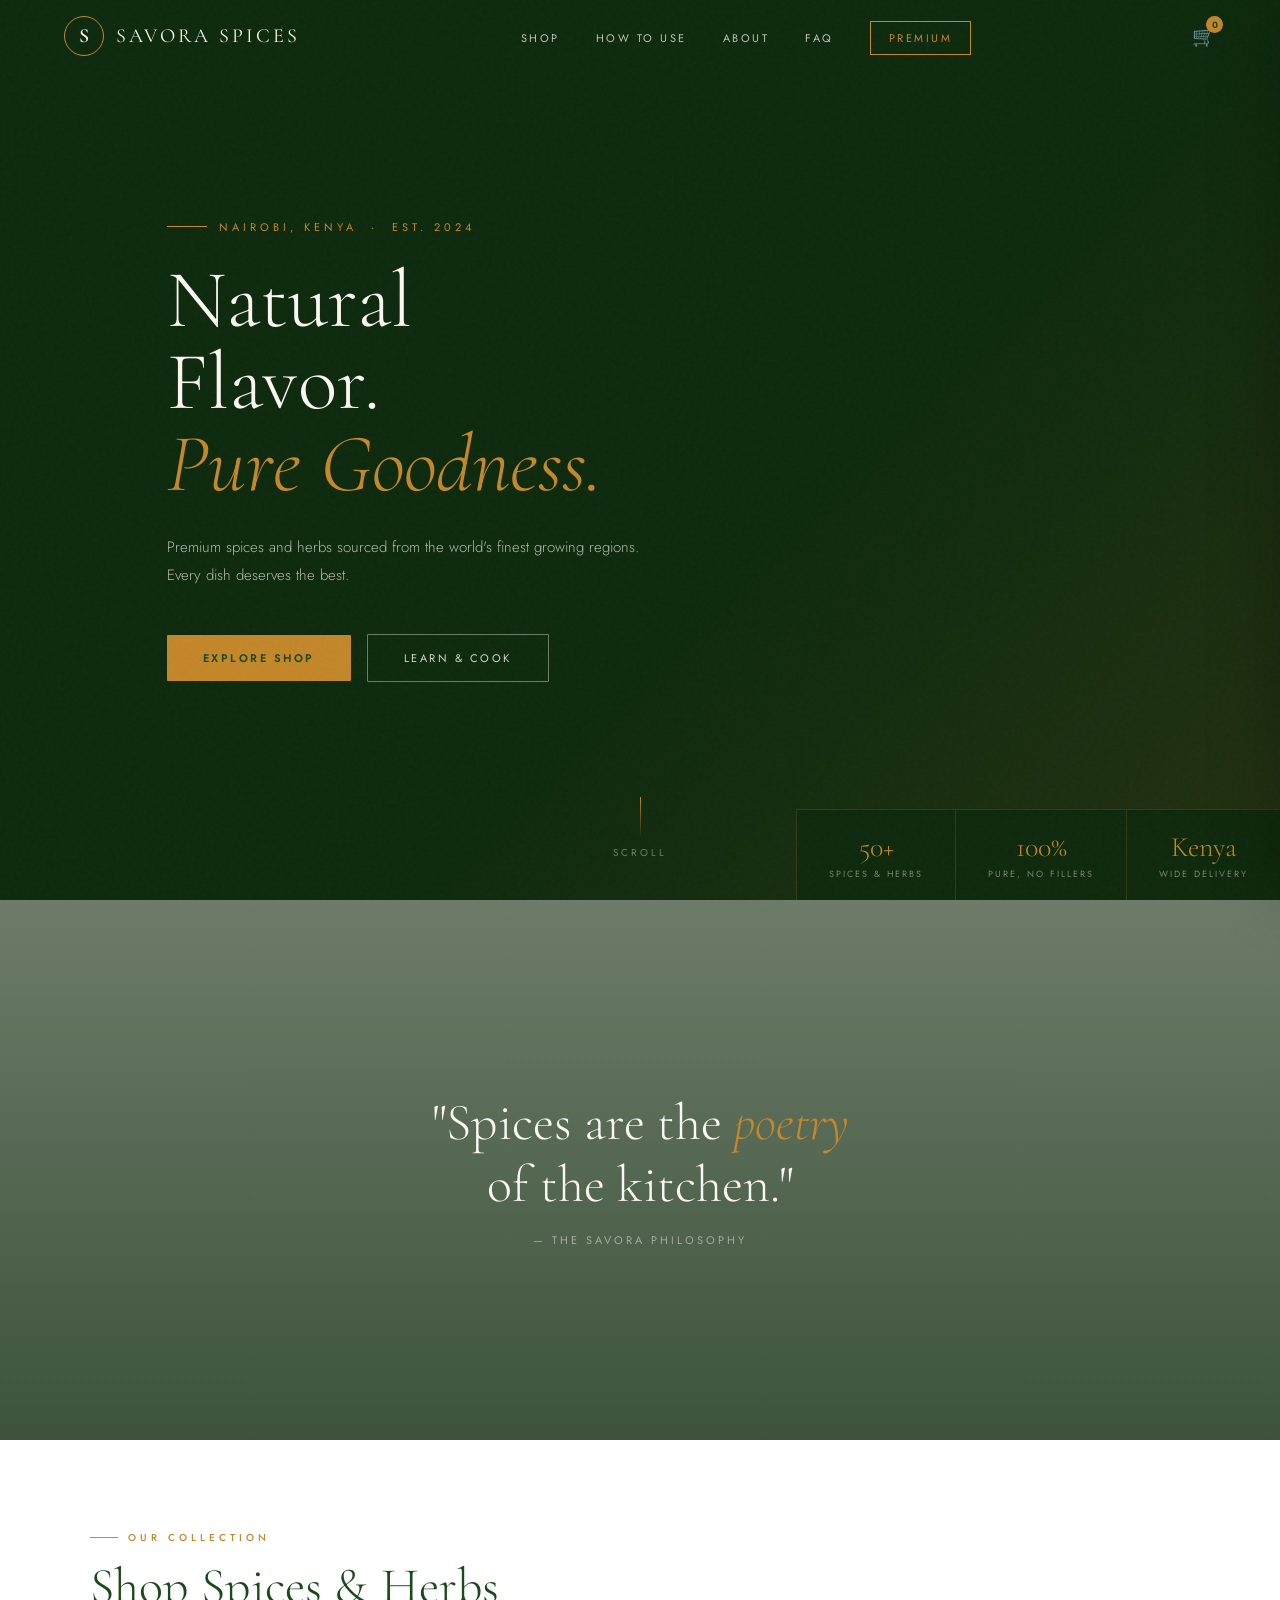
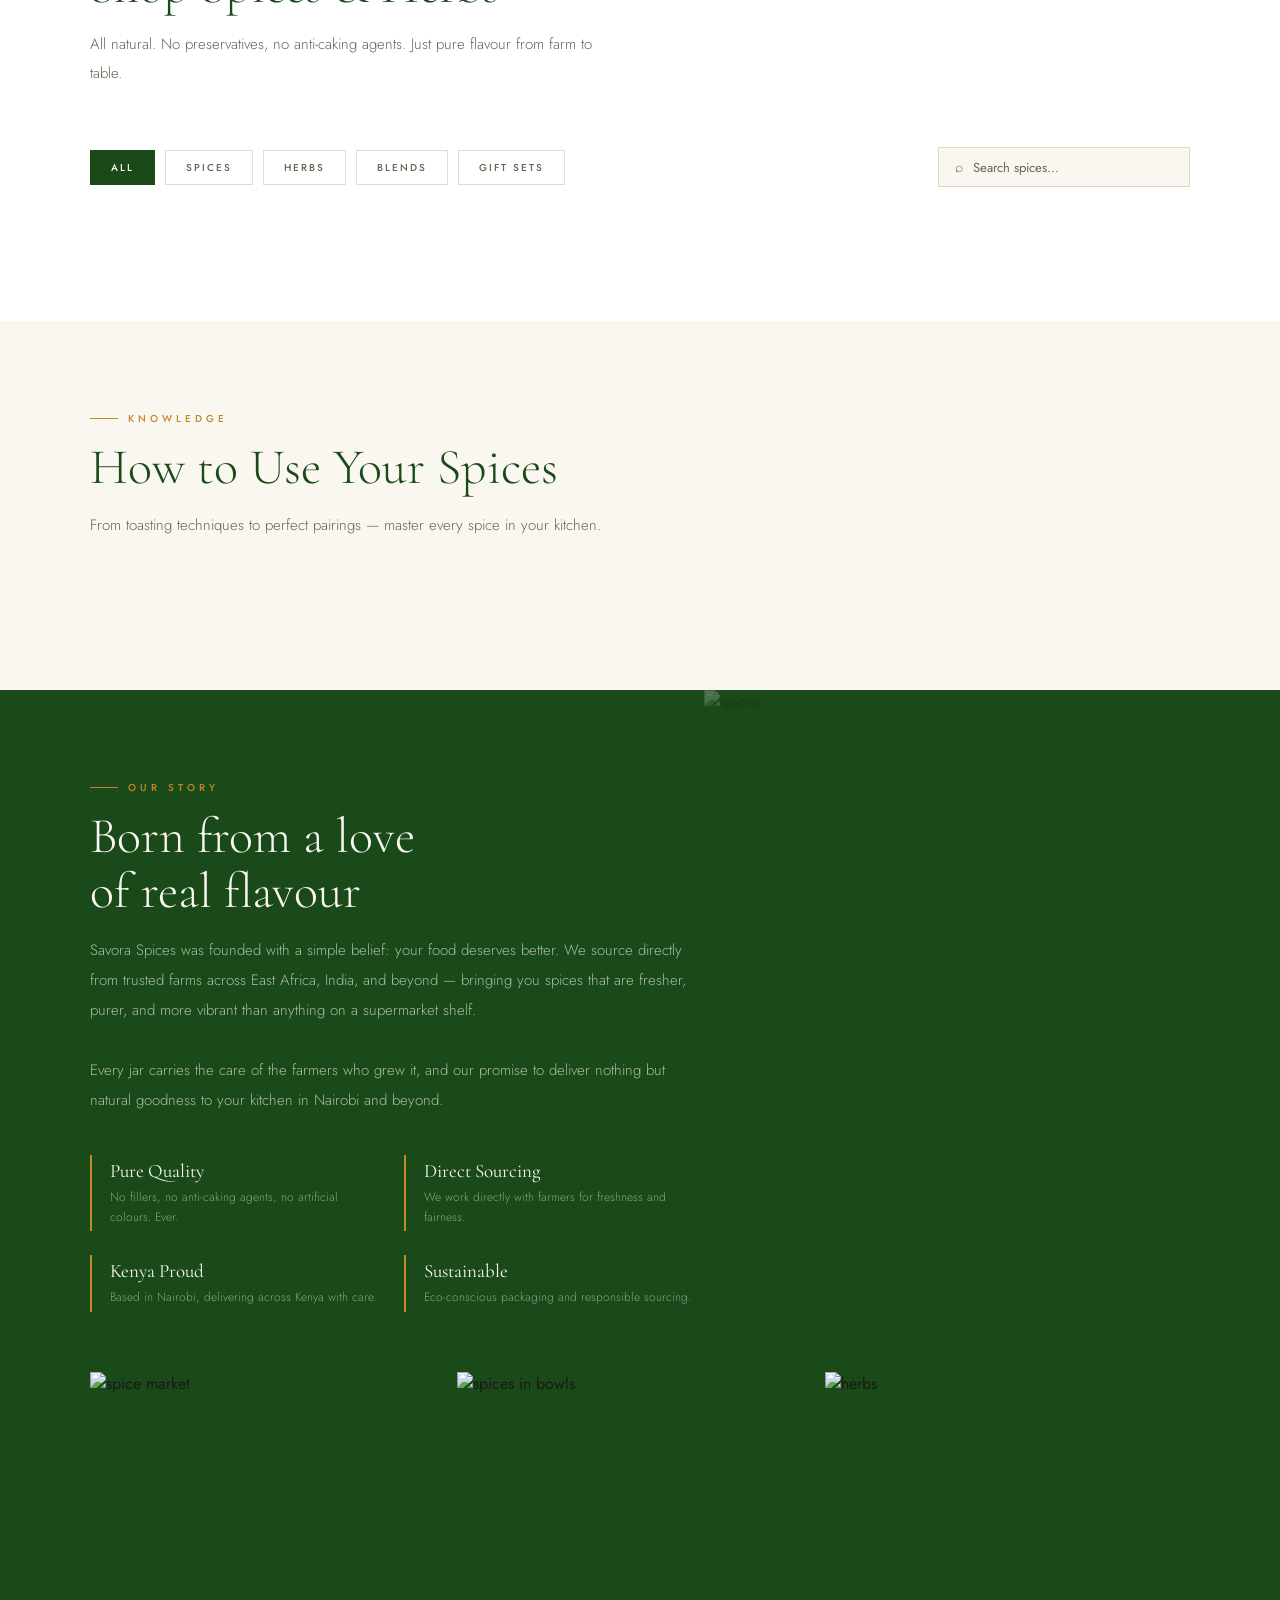
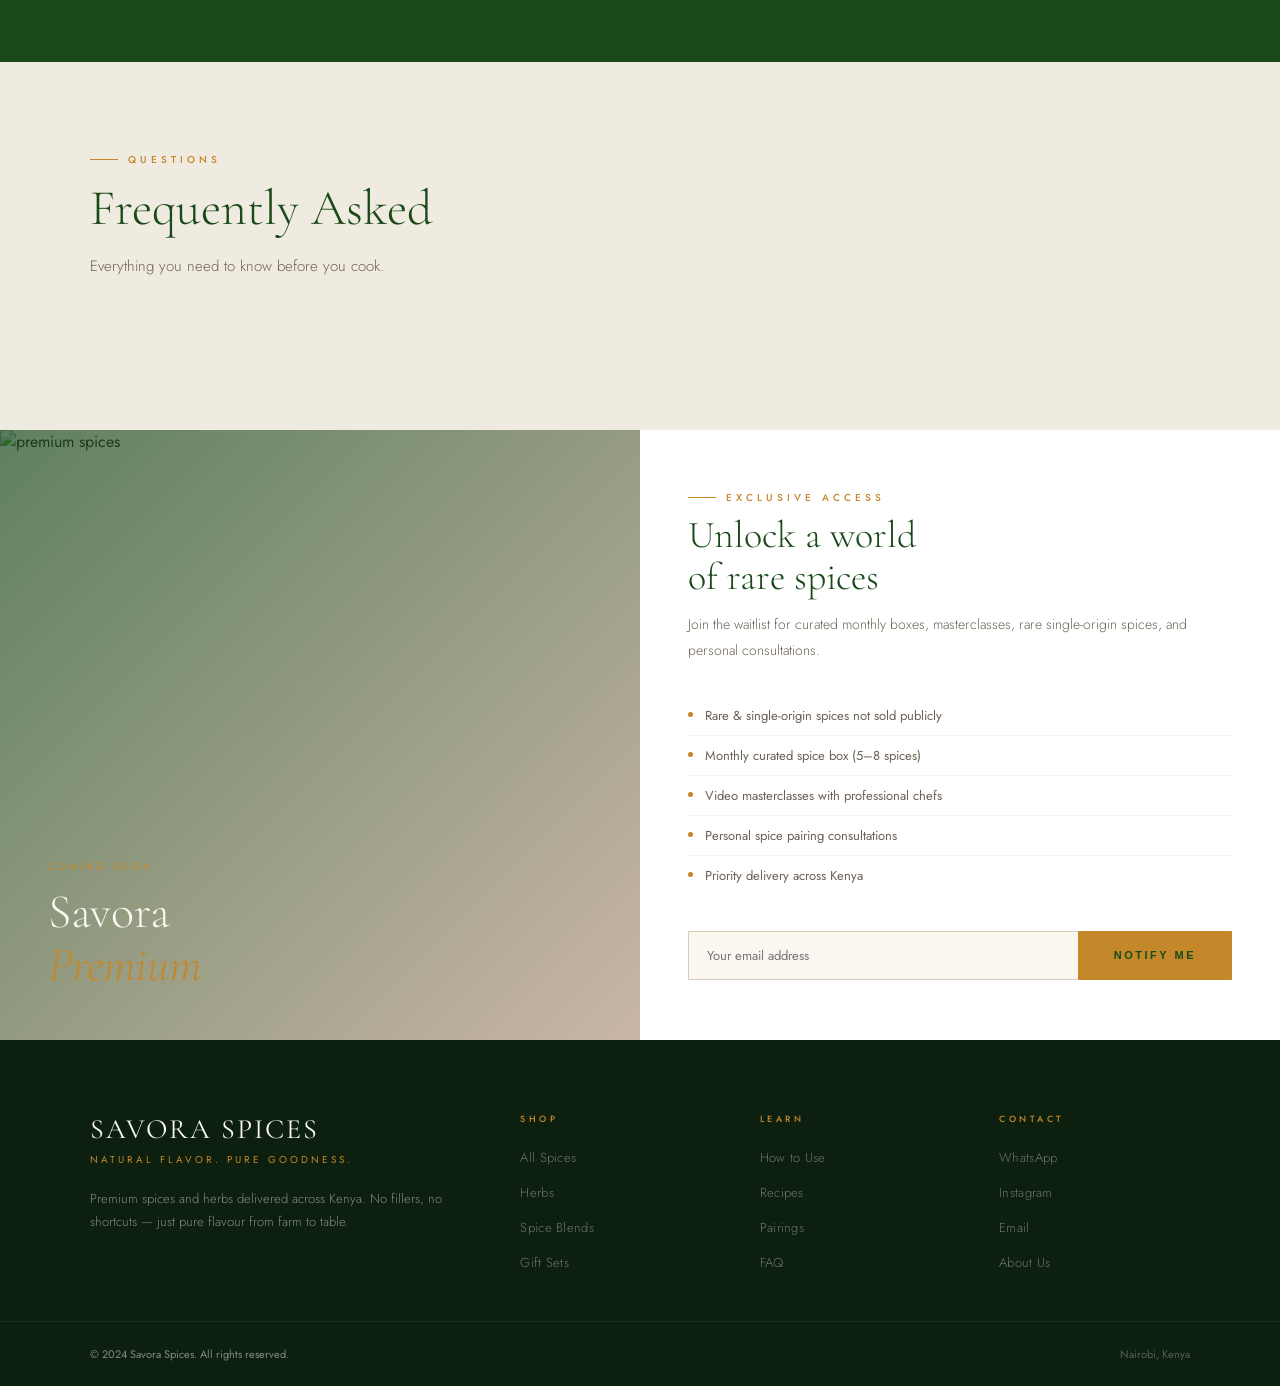
==== index.html @ 66477051 "Add Savora Spices pages" ====
<!DOCTYPE html>
<html lang="en">
<head>
<meta charset="UTF-8">
<meta name="viewport" content="width=device-width, initial-scale=1.0">
<title>Savora Spices – Natural Flavor. Pure Goodness.</title>
<link href="https://fonts.googleapis.com/css2?family=Cormorant+Garamond:ital,wght@0,300;0,400;0,600;1,300;1,400;1,600&family=Jost:wght@200;300;400;500;600&display=swap" rel="stylesheet">
<script src="https://cdnjs.cloudflare.com/ajax/libs/three.js/r128/three.min.js"></script>
<style>
*{margin:0;padding:0;box-sizing:border-box}
:root{
  --green-dark:#1A4A1A;
  --green-mid:#2D6A2D;
  --green-light:#4A8A3A;
  --brown:#7B4A1E;
  --amber:#C4872A;
  --cream:#FAF7F0;
  --cream-dark:#F0EBE0;
  --text:#1C1A16;
  --text-muted:#6B6355;
  --white:#FFFFFF;
}
html{scroll-behavior:smooth}
body{font-family:'Jost',sans-serif;background:var(--cream);color:var(--text);overflow-x:hidden}

::-webkit-scrollbar{width:4px}
::-webkit-scrollbar-track{background:var(--cream-dark)}
::-webkit-scrollbar-thumb{background:var(--amber);border-radius:2px}

nav{position:fixed;top:0;left:0;right:0;z-index:100;padding:0 5%;transition:all 0.4s}
nav.scrolled{background:rgba(26,74,26,0.97);backdrop-filter:blur(12px)}
.nav-inner{display:flex;align-items:center;justify-content:space-between;height:72px}
.nav-logo{display:flex;align-items:center;gap:12px;text-decoration:none}
.nav-logo-ring{width:40px;height:40px;border:1.5px solid var(--amber);border-radius:50%;display:flex;align-items:center;justify-content:center}
.nav-logo-ring span{font-family:'Cormorant Garamond',serif;font-size:20px;color:var(--cream);font-weight:600}
.nav-brand{font-family:'Cormorant Garamond',serif;font-size:20px;color:var(--cream);letter-spacing:3px;font-weight:400}
.nav-links{display:flex;align-items:center;gap:36px;list-style:none}
.nav-links a{font-size:11px;font-weight:400;letter-spacing:2.5px;text-transform:uppercase;color:rgba(250,247,240,0.75);text-decoration:none;transition:color 0.2s;position:relative}
.nav-links a::after{content:'';position:absolute;bottom:-4px;left:0;right:0;height:1px;background:var(--amber);transform:scaleX(0);transition:transform 0.3s}
.nav-links a:hover{color:var(--cream)}
.nav-links a:hover::after{transform:scaleX(1)}
.nav-cta{border:1px solid var(--amber)!important;color:var(--amber)!important;padding:8px 18px!important;}
.nav-cta:hover{background:var(--amber)!important;color:var(--green-dark)!important}
.nav-cta::after{display:none!important}
.nav-right{display:flex;align-items:center;gap:20px}
.nav-cart{cursor:pointer;color:rgba(250,247,240,0.8);font-size:19px;position:relative;transition:color 0.2s}
.nav-cart:hover{color:var(--amber)}
.cart-badge{position:absolute;top:-7px;right:-7px;background:var(--amber);color:var(--green-dark);font-size:9px;width:17px;height:17px;border-radius:50%;display:flex;align-items:center;justify-content:center;font-weight:700}

.hero{position:relative;height:100vh;min-height:600px;display:flex;align-items:center;overflow:hidden;background:#0e2a0e}
#threeCanvas{position:absolute;inset:0;width:100%;height:100%}
.hero-overlay{position:absolute;inset:0;background:linear-gradient(135deg,rgba(14,42,14,0.85) 0%,rgba(14,42,14,0.4) 60%,rgba(123,74,30,0.2) 100%)}
.hero-content{position:relative;z-index:10;padding:0 7%;max-width:700px}
.hero-eyebrow{display:flex;align-items:center;gap:12px;margin-bottom:24px}
.hero-line{width:40px;height:1px;background:var(--amber)}
.hero-eyebrow span{font-size:11px;letter-spacing:4px;text-transform:uppercase;color:var(--amber);font-weight:400}
.hero h1{font-family:'Cormorant Garamond',serif;font-size:82px;line-height:1.0;font-weight:300;color:var(--cream);margin-bottom:28px;opacity:0;animation:slideUp 1s ease 0.3s forwards}
.hero h1 em{font-style:italic;color:var(--amber)}
.hero-sub{font-size:15px;line-height:1.9;color:rgba(250,247,240,0.7);font-weight:300;margin-bottom:44px;max-width:480px;opacity:0;animation:slideUp 1s ease 0.5s forwards}
.hero-actions{display:flex;gap:16px;align-items:center;opacity:0;animation:slideUp 1s ease 0.7s forwards}
@keyframes slideUp{from{opacity:0;transform:translateY(30px)}to{opacity:1;transform:translateY(0)}}
.btn-amber{background:var(--amber);color:var(--green-dark);padding:15px 36px;font-size:11px;letter-spacing:2.5px;text-transform:uppercase;font-weight:600;border:none;cursor:pointer;border-radius:1px;text-decoration:none;transition:all 0.25s;display:inline-block}
.btn-amber:hover{background:#d4972a;transform:translateY(-1px)}
.btn-ghost{border:1px solid rgba(250,247,240,0.4);color:rgba(250,247,240,0.85);padding:15px 36px;font-size:11px;letter-spacing:2.5px;text-transform:uppercase;font-weight:400;background:transparent;cursor:pointer;border-radius:1px;text-decoration:none;transition:all 0.25s;display:inline-block}
.btn-ghost:hover{border-color:var(--cream);color:var(--cream)}
.hero-scroll{position:absolute;bottom:40px;left:50%;transform:translateX(-50%);display:flex;flex-direction:column;align-items:center;gap:8px;color:rgba(250,247,240,0.4);font-size:10px;letter-spacing:3px;text-transform:uppercase;z-index:10}
.scroll-line{width:1px;height:40px;background:linear-gradient(to bottom,var(--amber),transparent);animation:scrollPulse 2s ease infinite}
@keyframes scrollPulse{0%,100%{opacity:0.3}50%{opacity:1}}
.hero-stats{position:absolute;bottom:0;right:0;display:flex;background:rgba(14,42,14,0.9);border-top:1px solid rgba(196,135,42,0.2);border-left:1px solid rgba(196,135,42,0.2);z-index:10}
.hero-stat{padding:20px 32px;border-right:1px solid rgba(196,135,42,0.2);text-align:center}
.hero-stat:last-child{border-right:none}
.hero-stat-num{font-family:'Cormorant Garamond',serif;font-size:28px;color:var(--amber);font-weight:300}
.hero-stat-label{font-size:9px;letter-spacing:2px;text-transform:uppercase;color:rgba(250,247,240,0.45);margin-top:3px}

.video-section{position:relative;height:60vh;overflow:hidden;display:flex;align-items:center;justify-content:center}
.video-bg{position:absolute;inset:0;width:100%;height:100%;object-fit:cover}
.video-overlay{position:absolute;inset:0;background:linear-gradient(to bottom,rgba(14,42,14,0.6),rgba(14,42,14,0.8))}
.video-content{position:relative;z-index:2;text-align:center;color:var(--cream)}
.video-quote{font-family:'Cormorant Garamond',serif;font-size:52px;font-weight:300;line-height:1.2;margin-bottom:16px}
.video-quote em{font-style:italic;color:var(--amber)}
.video-attr{font-size:11px;letter-spacing:3px;text-transform:uppercase;color:rgba(250,247,240,0.5)}
.video-section-fallback{background:url('https://images.unsplash.com/photo-1596040033229-a9821ebd058d?w=1600&auto=format&fit=crop&q=80') center/cover no-repeat}

section{padding:90px 7%}
.section-label{display:flex;align-items:center;gap:10px;margin-bottom:14px}
.section-label-line{width:28px;height:1px;background:var(--amber)}
.section-label span{font-size:10px;letter-spacing:4px;text-transform:uppercase;color:var(--amber);font-weight:500}
.section-title{font-family:'Cormorant Garamond',serif;font-size:50px;font-weight:300;color:var(--green-dark);line-height:1.1;margin-bottom:16px}
.section-sub{font-size:15px;color:var(--text-muted);line-height:1.9;max-width:520px;font-weight:300}
.section-header{margin-bottom:60px}

.shop{background:var(--white)}
.shop-controls{display:flex;gap:10px;flex-wrap:wrap;margin-bottom:44px;align-items:center}
.filter-btn{padding:9px 20px;font-size:10px;letter-spacing:2px;text-transform:uppercase;font-weight:500;border:1px solid rgba(123,74,30,0.2);background:transparent;color:var(--text-muted);cursor:pointer;transition:all 0.25s;font-family:'Jost',sans-serif}
.filter-btn.active,.filter-btn:hover{background:var(--green-dark);color:var(--cream);border-color:var(--green-dark)}
.search-wrap{margin-left:auto;display:flex;align-items:center;gap:10px;border:1px solid rgba(123,74,30,0.2);padding:9px 16px;background:var(--cream)}
.search-wrap input{border:none;outline:none;font-family:'Jost',sans-serif;font-size:13px;color:var(--text);background:transparent;width:200px}
.search-wrap input::placeholder{color:var(--text-muted)}

.products-grid{display:grid;grid-template-columns:repeat(auto-fill,minmax(260px,1fr));gap:1px;background:rgba(123,74,30,0.1)}
.product-card{background:var(--white);cursor:pointer;transition:all 0.3s;position:relative;overflow:hidden}
.product-card:hover{background:var(--cream)}
.product-card:hover .product-img-real{transform:scale(1.06)}
.product-img-wrap{height:240px;overflow:hidden;position:relative}
.product-img-real{width:100%;height:100%;object-fit:cover;transition:transform 0.5s ease}
.product-badge{position:absolute;top:14px;left:0;background:var(--amber);color:var(--green-dark);font-size:9px;letter-spacing:2px;text-transform:uppercase;padding:5px 12px;font-weight:600}
.product-info{padding:22px 22px 20px}
.product-origin{font-size:9px;letter-spacing:3px;text-transform:uppercase;color:var(--amber);margin-bottom:5px}
.product-name{font-family:'Cormorant Garamond',serif;font-size:22px;font-weight:400;color:var(--green-dark);margin-bottom:7px}
.product-desc{font-size:12px;color:var(--text-muted);line-height:1.75;margin-bottom:14px;font-weight:300}
.product-meta{display:flex;gap:6px;flex-wrap:wrap;margin-bottom:16px}
.product-tag{font-size:9px;padding:3px 9px;border:1px solid rgba(45,106,45,0.25);color:var(--green-mid);letter-spacing:0.5px;text-transform:uppercase}
.product-footer{display:flex;align-items:center;justify-content:space-between;padding-top:14px;border-top:1px solid rgba(123,74,30,0.08)}
.product-price{font-family:'Cormorant Garamond',serif;font-size:24px;color:var(--brown)}
.product-price span{font-size:11px;color:var(--text-muted);font-family:'Jost',sans-serif;font-weight:300}
.add-btn{background:var(--green-dark);color:var(--cream);border:none;padding:9px 18px;font-size:10px;letter-spacing:2px;text-transform:uppercase;cursor:pointer;font-family:'Jost',sans-serif;font-weight:500;transition:background 0.2s}
.add-btn:hover{background:var(--green-mid)}

.modal-overlay{display:none;position:fixed;inset:0;background:rgba(0,0,0,0.7);z-index:200;align-items:center;justify-content:center;padding:20px;backdrop-filter:blur(4px)}
.modal-overlay.open{display:flex}
.modal{background:var(--white);max-width:800px;width:100%;max-height:92vh;overflow-y:auto;position:relative}
.modal-close{position:absolute;top:18px;right:18px;background:none;border:none;font-size:22px;cursor:pointer;color:var(--text-muted);z-index:10;line-height:1}
.modal-grid{display:grid;grid-template-columns:1fr 1fr}
.modal-img-wrap{height:100%;min-height:380px;overflow:hidden}
.modal-img-wrap img{width:100%;height:100%;object-fit:cover}
.modal-details{padding:36px 32px;overflow-y:auto;max-height:520px}
.modal-origin{font-size:9px;letter-spacing:3px;text-transform:uppercase;color:var(--amber);margin-bottom:8px}
.modal-name{font-family:'Cormorant Garamond',serif;font-size:34px;font-weight:300;color:var(--green-dark);margin-bottom:12px;line-height:1.1}
.modal-desc{font-size:13px;color:var(--text-muted);line-height:1.85;margin-bottom:22px;font-weight:300}
.modal-divider{height:1px;background:rgba(123,74,30,0.1);margin-bottom:18px}
.modal-attr{display:flex;justify-content:space-between;padding:9px 0;border-bottom:1px solid rgba(123,74,30,0.08);font-size:12px}
.modal-attr-label{color:var(--text-muted);font-weight:300;letter-spacing:0.3px}
.modal-attr-value{color:var(--green-dark);font-weight:500;text-align:right;max-width:55%}
.size-label{font-size:9px;letter-spacing:2px;text-transform:uppercase;color:var(--text-muted);margin:18px 0 10px}
.size-options{display:flex;gap:8px;margin-bottom:20px;flex-wrap:wrap}
.size-btn{padding:8px 16px;border:1px solid rgba(123,74,30,0.2);background:transparent;font-size:11px;cursor:pointer;font-family:'Jost',sans-serif;transition:all 0.2s;color:var(--text-muted);letter-spacing:0.5px}
.size-btn.active{border-color:var(--green-dark);color:var(--green-dark);background:rgba(26,74,26,0.05);font-weight:500}
.modal-price-row{display:flex;align-items:center;justify-content:space-between;margin-bottom:16px}
.modal-price{font-family:'Cormorant Garamond',serif;font-size:32px;color:var(--brown)}
.modal-add{width:100%;background:var(--green-dark);color:var(--cream);border:none;padding:14px;font-size:11px;letter-spacing:2.5px;text-transform:uppercase;cursor:pointer;font-family:'Jost',sans-serif;font-weight:500;transition:background 0.2s;margin-bottom:10px}
.modal-add:hover{background:var(--green-mid)}
.modal-guide-link{display:block;text-align:center;font-size:11px;color:var(--green-mid);letter-spacing:1.5px;text-transform:uppercase;text-decoration:none;padding:8px}
.modal-guide-link:hover{color:var(--green-dark)}

.howto{background:var(--cream)}
.howto-grid{display:grid;grid-template-columns:280px 1fr;gap:0}
.howto-sidebar{border-right:1px solid rgba(123,74,30,0.12);padding-right:40px;position:sticky;top:100px;align-self:start}
.howto-nav-item{display:flex;align-items:center;gap:14px;padding:16px 0;border-bottom:1px solid rgba(123,74,30,0.08);cursor:pointer;transition:all 0.2s}
.howto-nav-item:hover .hwn-label{color:var(--green-dark)}
.hwn-num{font-family:'Cormorant Garamond',serif;font-size:22px;color:rgba(123,74,30,0.2);font-weight:300;min-width:28px;transition:color 0.2s}
.howto-nav-item.active .hwn-num{color:var(--amber)}
.hwn-label{font-size:13px;color:var(--text-muted);font-weight:300;transition:color 0.2s}
.howto-nav-item.active .hwn-label{color:var(--green-dark);font-weight:500}
.howto-body{padding-left:60px}
.how-article{display:none}
.how-article.active{display:block;animation:fadeSlide 0.4s ease}
@keyframes fadeSlide{from{opacity:0;transform:translateX(20px)}to{opacity:1;transform:translateX(0)}}
.how-hero-img{width:100%;height:280px;object-fit:cover;margin-bottom:32px}
.how-sub{font-size:9px;letter-spacing:4px;text-transform:uppercase;color:var(--amber);margin-bottom:10px}
.how-title{font-family:'Cormorant Garamond',serif;font-size:42px;font-weight:300;color:var(--green-dark);margin-bottom:20px;line-height:1.1}
.how-body{font-size:14px;color:var(--text-muted);line-height:2;font-weight:300;margin-bottom:32px}
.recipe-grid{display:grid;grid-template-columns:1fr 1fr;gap:16px;margin-bottom:32px}
.recipe-card{position:relative;overflow:hidden;cursor:pointer}
.recipe-img{width:100%;height:140px;object-fit:cover;transition:transform 0.4s}
.recipe-card:hover .recipe-img{transform:scale(1.05)}
.recipe-overlay{position:absolute;inset:0;background:linear-gradient(to top,rgba(14,42,14,0.85),transparent);display:flex;flex-direction:column;justify-content:flex-end;padding:14px}
.recipe-name{font-family:'Cormorant Garamond',serif;font-size:17px;color:var(--cream);margin-bottom:2px}
.recipe-time{font-size:10px;color:rgba(250,247,240,0.6);letter-spacing:1.5px;text-transform:uppercase}
.pairing-row{display:flex;gap:8px;flex-wrap:wrap}
.pairing-chip{border:1px solid rgba(26,74,26,0.25);color:var(--green-dark);padding:8px 14px;font-size:11px;letter-spacing:0.5px;background:rgba(26,74,26,0.04)}

.about-section{background:var(--green-dark);position:relative;overflow:hidden}
.about-bg{position:absolute;right:0;top:0;bottom:0;width:45%;object-fit:cover;opacity:0.25}
.about-content{position:relative;z-index:2;max-width:55%}
.about .section-label span{color:var(--amber)}
.about .section-title{color:var(--cream)}
.about-body{font-size:15px;line-height:2;color:rgba(250,247,240,0.65);font-weight:300;margin-bottom:40px}
.about-values{display:grid;grid-template-columns:1fr 1fr;gap:24px}
.about-value{border-left:2px solid var(--amber);padding:4px 0 4px 18px}
.about-value-title{font-family:'Cormorant Garamond',serif;font-size:19px;color:var(--cream);margin-bottom:5px}
.about-value-desc{font-size:12px;color:rgba(250,247,240,0.5);line-height:1.7;font-weight:300}
.about-img-strip{display:grid;grid-template-columns:1fr 1fr 1fr;gap:2px;margin-top:60px}
.about-strip-img{height:200px;object-fit:cover;width:100%}

.faq-section{background:var(--cream-dark)}
.faq-list{max-width:760px}
.faq-item{border-bottom:1px solid rgba(123,74,30,0.12)}
.faq-q{width:100%;background:none;border:none;text-align:left;padding:22px 0;display:flex;justify-content:space-between;align-items:center;cursor:pointer;font-family:'Jost',sans-serif;font-size:15px;color:var(--text);font-weight:400;gap:20px}
.faq-q:hover{color:var(--green-dark)}
.faq-icon{font-size:20px;color:var(--amber);flex-shrink:0;transition:transform 0.35s;line-height:1}
.faq-item.open .faq-icon{transform:rotate(45deg)}
.faq-a{max-height:0;overflow:hidden;transition:max-height 0.4s ease}
.faq-item.open .faq-a{max-height:300px}
.faq-a p{font-size:14px;color:var(--text-muted);line-height:1.9;font-weight:300;padding:0 0 22px}

.premium-section{background:var(--white);padding:0}
.premium-inner{display:grid;grid-template-columns:1fr 1fr;min-height:600px}
.premium-img-side{position:relative;overflow:hidden}
.premium-img-side img{width:100%;height:100%;object-fit:cover}
.premium-img-overlay{position:absolute;inset:0;background:linear-gradient(135deg,rgba(26,74,26,0.7),rgba(123,74,30,0.4))}
.premium-img-text{position:absolute;inset:0;display:flex;flex-direction:column;justify-content:flex-end;padding:48px;color:var(--cream)}
.premium-tag{font-size:10px;letter-spacing:3px;text-transform:uppercase;color:var(--amber);margin-bottom:12px}
.premium-img-title{font-family:'Cormorant Garamond',serif;font-size:48px;font-weight:300;line-height:1.1}
.premium-form-side{padding:60px 48px;display:flex;flex-direction:column;justify-content:center}
.premium-form-side .section-label{margin-bottom:10px}
.premium-form-side .section-title{font-size:38px;margin-bottom:12px}
.premium-desc{font-size:14px;color:var(--text-muted);line-height:1.9;font-weight:300;margin-bottom:32px}
.premium-features{margin-bottom:36px}
.pf-item{display:flex;align-items:flex-start;gap:12px;padding:10px 0;border-bottom:1px solid rgba(123,74,30,0.08);font-size:13px;color:var(--text-muted)}
.pf-item:last-child{border:none}
.pf-dot{width:5px;height:5px;border-radius:50%;background:var(--amber);flex-shrink:0;margin-top:6px}
.notify-form{display:flex;gap:0}
.notify-form input{flex:1;padding:14px 18px;border:1px solid rgba(123,74,30,0.25);border-right:none;font-family:'Jost',sans-serif;font-size:13px;color:var(--text);background:var(--cream);outline:none}
.notify-form input:focus{border-color:var(--green-mid)}

footer{background:#0D2010;color:rgba(250,247,240,0.5);padding:0}
.footer-top{display:grid;grid-template-columns:2fr 1fr 1fr 1fr;gap:48px;padding:72px 7% 48px}
.footer-brand-name{font-family:'Cormorant Garamond',serif;font-size:28px;color:var(--cream);letter-spacing:2px;margin-bottom:6px}
.footer-tagline{font-size:10px;letter-spacing:3px;text-transform:uppercase;color:var(--amber);margin-bottom:20px}
.footer-about-text{font-size:13px;line-height:1.8;font-weight:300}
.footer-col-title{font-size:9px;letter-spacing:3.5px;text-transform:uppercase;color:var(--amber);margin-bottom:20px;font-weight:500}
.footer-links{list-style:none;display:flex;flex-direction:column;gap:12px}
.footer-links a{font-size:13px;color:rgba(250,247,240,0.4);text-decoration:none;transition:color 0.2s;font-weight:300;letter-spacing:0.3px}
.footer-links a:hover{color:var(--cream)}
.footer-bottom{border-top:1px solid rgba(250,247,240,0.06);padding:24px 7%;display:flex;justify-content:space-between;align-items:center}
.footer-copy{font-size:11px}
.footer-right{font-size:11px;color:rgba(250,247,240,0.3)}

.cart-sidebar{position:fixed;right:0;top:0;bottom:0;width:380px;background:var(--white);z-index:250;box-shadow:-12px 0 60px rgba(0,0,0,0.2);transform:translateX(100%);transition:transform 0.4s cubic-bezier(0.4,0,0.2,1);display:flex;flex-direction:column}
.cart-sidebar.open{transform:translateX(0)}
.cart-header{padding:26px 28px;border-bottom:1px solid rgba(123,74,30,0.1);display:flex;justify-content:space-between;align-items:center}
.cart-title{font-family:'Cormorant Garamond',serif;font-size:26px;color:var(--green-dark);font-weight:300}
.cart-close-btn{background:none;border:none;font-size:20px;cursor:pointer;color:var(--text-muted);line-height:1}
.cart-items{flex:1;overflow-y:auto;padding:20px 28px}
.cart-empty{text-align:center;padding:70px 0;color:var(--text-muted);font-size:14px;font-weight:300;line-height:2}
.cart-item{display:flex;gap:14px;padding:16px 0;border-bottom:1px solid rgba(123,74,30,0.07)}
.cart-item-img{width:56px;height:56px;object-fit:cover;flex-shrink:0}
.cart-item-details{flex:1}
.cart-item-name{font-size:14px;color:var(--green-dark);font-weight:500;margin-bottom:3px}
.cart-item-size{font-size:11px;color:var(--text-muted);margin-bottom:6px;font-weight:300}
.cart-item-price{font-family:'Cormorant Garamond',serif;font-size:19px;color:var(--brown)}
.cart-item-remove{background:none;border:none;color:var(--text-muted);cursor:pointer;font-size:16px;align-self:flex-start;margin-top:2px;padding:0;line-height:1}
.cart-footer{padding:24px 28px;border-top:1px solid rgba(123,74,30,0.1)}
.cart-total{display:flex;justify-content:space-between;align-items:baseline;margin-bottom:20px}
.cart-total-label{font-size:10px;letter-spacing:2.5px;text-transform:uppercase;color:var(--text-muted)}
.cart-total-amount{font-family:'Cormorant Garamond',serif;font-size:30px;color:var(--green-dark)}
.checkout-btn{width:100%;background:var(--green-dark);color:var(--cream);border:none;padding:16px;font-size:11px;letter-spacing:2.5px;text-transform:uppercase;cursor:pointer;font-family:'Jost',sans-serif;font-weight:500;transition:background 0.2s}
.checkout-btn:hover{background:var(--green-mid)}

.toast{position:fixed;bottom:36px;left:50%;transform:translateX(-50%) translateY(80px);background:var(--green-dark);color:var(--cream);padding:14px 28px;font-size:13px;letter-spacing:0.3px;z-index:300;opacity:0;transition:all 0.4s;pointer-events:none;white-space:nowrap}
.toast.show{transform:translateX(-50%) translateY(0);opacity:1}

.grain{position:fixed;inset:0;pointer-events:none;z-index:500;opacity:0.025;background-image:url("data:image/svg+xml,%3Csvg viewBox='0 0 256 256' xmlns='http://www.w3.org/2000/svg'%3E%3Cfilter id='noise'%3E%3CfeTurbulence type='fractalNoise' baseFrequency='0.9' numOctaves='4' stitchTiles='stitch'/%3E%3C/filter%3E%3Crect width='100%25' height='100%25' filter='url(%23noise)'/%3E%3C/svg%3E")}

@media(max-width:900px){
  .hero h1{font-size:52px}
  .about-content{max-width:100%}
  .about-bg{opacity:0.08}
  .premium-inner{grid-template-columns:1fr}
  .modal-grid{grid-template-columns:1fr}
  .howto-grid{grid-template-columns:1fr}
  .howto-sidebar{position:static;padding-right:0;padding-bottom:32px;border-right:none;border-bottom:1px solid rgba(123,74,30,0.12)}
  .howto-body{padding-left:0;padding-top:40px}
  .footer-top{grid-template-columns:1fr 1fr}
  .hero-stats{position:static;margin-top:auto}
}
</style>
</head>
<body>

<div class="grain"></div>

<nav id="navbar">
  <div class="nav-inner">
    <a href="#" class="nav-logo">
      <div class="nav-logo-ring"><span>S</span></div>
      <span class="nav-brand">SAVORA SPICES</span>
    </a>
    <ul class="nav-links">
      <li><a href="#shop">Shop</a></li>
      <li><a href="#howto">How to Use</a></li>
      <li><a href="#about">About</a></li>
      <li><a href="#faq">FAQ</a></li>
      <li><a href="#premium" class="nav-cta">Premium</a></li>
    </ul>
    <div class="nav-right">
      <div class="nav-cart" onclick="toggleCart()">
        &#x1F6D2;
        <span class="cart-badge" id="cartBadge">0</span>
      </div>
    </div>
  </div>
</nav>

<section class="hero">
  <canvas id="threeCanvas"></canvas>
  <div class="hero-overlay"></div>
  <div class="hero-content">
    <div class="hero-eyebrow">
      <div class="hero-line"></div>
      <span>Nairobi, Kenya &nbsp;·&nbsp; Est. 2024</span>
    </div>
    <h1>Natural<br>Flavor.<br><em>Pure Goodness.</em></h1>
    <p class="hero-sub">Premium spices and herbs sourced from the world's finest growing regions. Every dish deserves the best.</p>
    <div class="hero-actions">
      <a href="#shop" class="btn-amber">Explore Shop</a>
      <a href="#howto" class="btn-ghost">Learn & Cook</a>
    </div>
  </div>
  <div class="hero-scroll">
    <div class="scroll-line"></div>
    <span>Scroll</span>
  </div>
  <div class="hero-stats">
    <div class="hero-stat"><div class="hero-stat-num">50+</div><div class="hero-stat-label">Spices & Herbs</div></div>
    <div class="hero-stat"><div class="hero-stat-num">100%</div><div class="hero-stat-label">Pure, No Fillers</div></div>
    <div class="hero-stat"><div class="hero-stat-num">Kenya</div><div class="hero-stat-label">Wide Delivery</div></div>
  </div>
</section>

<div class="video-section video-section-fallback">
  <img class="video-bg" src="https://images.unsplash.com/photo-1596040033229-a9821ebd058d?w=1600&auto=format&fit=crop&q=80" alt="Spices" onerror="this.style.display='none'">
  <div class="video-overlay"></div>
  <div class="video-content">
    <div class="video-quote">"Spices are the <em>poetry</em><br>of the kitchen."</div>
    <div class="video-attr">— The Savora Philosophy</div>
  </div>
</div>

<section class="shop" id="shop">
  <div class="section-header">
    <div class="section-label"><div class="section-label-line"></div><span>Our Collection</span></div>
    <h2 class="section-title">Shop Spices & Herbs</h2>
    <p class="section-sub">All natural. No preservatives, no anti-caking agents. Just pure flavour from farm to table.</p>
  </div>
  <div class="shop-controls">
    <button class="filter-btn active" onclick="filterProducts('all',this)">All</button>
    <button class="filter-btn" onclick="filterProducts('spice',this)">Spices</button>
    <button class="filter-btn" onclick="filterProducts('herb',this)">Herbs</button>
    <button class="filter-btn" onclick="filterProducts('blend',this)">Blends</button>
    <button class="filter-btn" onclick="filterProducts('gift',this)">Gift Sets</button>
    <div class="search-wrap">
      <span style="color:var(--text-muted);font-size:14px">&#x2315;</span>
      <input type="text" placeholder="Search spices..." id="searchInput" oninput="searchProducts()">
    </div>
  </div>
  <div class="products-grid" id="productsGrid"></div>
</section>

<div class="modal-overlay" id="modalOverlay" onclick="closeModal(event)">
  <div class="modal" id="modal">
    <button class="modal-close" onclick="closeModalDirect()">&#x2715;</button>
    <div class="modal-grid">
      <div class="modal-img-wrap"><img id="modalImg" src="" alt=""></div>
      <div class="modal-details">
        <p class="modal-origin" id="modalOrigin"></p>
        <h2 class="modal-name" id="modalName"></h2>
        <p class="modal-desc" id="modalDesc"></p>
        <div class="modal-divider"></div>
        <div id="modalAttrs"></div>
        <p class="size-label">Select Size</p>
        <div class="size-options" id="sizeOptions"></div>
        <div class="modal-price-row">
          <span class="modal-price" id="modalPrice"></span>
        </div>
        <button class="modal-add" id="modalAddBtn">Add to Cart</button>
        <a href="#howto" class="modal-guide-link" onclick="closeModalDirect()">View Usage Guide &#x2192;</a>
      </div>
    </div>
  </div>
</div>

<section class="howto" id="howto">
  <div class="section-header">
    <div class="section-label"><div class="section-label-line"></div><span>Knowledge</span></div>
    <h2 class="section-title">How to Use Your Spices</h2>
    <p class="section-sub">From toasting techniques to perfect pairings — master every spice in your kitchen.</p>
  </div>
  <div class="howto-grid">
    <div class="howto-sidebar" id="howtoNav"></div>
    <div class="howto-body" id="howtoContent"></div>
  </div>
</section>

<section class="about-section about" id="about" style="padding:90px 7%">
  <img class="about-bg" src="https://images.unsplash.com/photo-1506368249639-73a05d6f6488?w=900&auto=format&fit=crop&q=80" alt="spices">
  <div class="about-content">
    <div class="section-label"><div class="section-label-line"></div><span>Our Story</span></div>
    <h2 class="section-title" style="color:var(--cream)">Born from a love<br>of real flavour</h2>
    <p class="about-body">Savora Spices was founded with a simple belief: your food deserves better. We source directly from trusted farms across East Africa, India, and beyond — bringing you spices that are fresher, purer, and more vibrant than anything on a supermarket shelf.<br><br>Every jar carries the care of the farmers who grew it, and our promise to deliver nothing but natural goodness to your kitchen in Nairobi and beyond.</p>
    <div class="about-values">
      <div class="about-value"><div class="about-value-title">Pure Quality</div><div class="about-value-desc">No fillers, no anti-caking agents, no artificial colours. Ever.</div></div>
      <div class="about-value"><div class="about-value-title">Direct Sourcing</div><div class="about-value-desc">We work directly with farmers for freshness and fairness.</div></div>
      <div class="about-value"><div class="about-value-title">Kenya Proud</div><div class="about-value-desc">Based in Nairobi, delivering across Kenya with care.</div></div>
      <div class="about-value"><div class="about-value-title">Sustainable</div><div class="about-value-desc">Eco-conscious packaging and responsible sourcing.</div></div>
    </div>
  </div>
  <div class="about-img-strip">
    <img class="about-strip-img" src="https://images.unsplash.com/photo-1615485500704-8e990f9900f7?w=600&auto=format&fit=crop&q=80" alt="spice market">
    <img class="about-strip-img" src="https://images.unsplash.com/photo-1547592180-85f173990554?w=600&auto=format&fit=crop&q=80" alt="spices in bowls">
    <img class="about-strip-img" src="https://images.unsplash.com/photo-1596040033229-a9821ebd058d?w=600&auto=format&fit=crop&q=80" alt="herbs">
  </div>
</section>

<section class="faq-section" id="faq" style="padding:90px 7%">
  <div class="section-header">
    <div class="section-label"><div class="section-label-line"></div><span>Questions</span></div>
    <h2 class="section-title">Frequently Asked</h2>
    <p class="section-sub">Everything you need to know before you cook.</p>
  </div>
  <div class="faq-list" id="faqList"></div>
</section>

<section class="premium-section" id="premium">
  <div class="premium-inner">
    <div class="premium-img-side">
      <img src="https://images.unsplash.com/photo-1601050690597-df0568f70950?w=900&auto=format&fit=crop&q=80" alt="premium spices">
      <div class="premium-img-overlay"></div>
      <div class="premium-img-text">
        <div class="premium-tag">Coming Soon</div>
        <div class="premium-img-title">Savora<br><em style="font-style:italic;color:var(--amber)">Premium</em></div>
      </div>
    </div>
    <div class="premium-form-side">
      <div class="section-label" style="margin-bottom:10px"><div class="section-label-line"></div><span>Exclusive Access</span></div>
      <h2 class="section-title" style="font-size:38px;margin-bottom:12px">Unlock a world<br>of rare spices</h2>
      <p class="premium-desc">Join the waitlist for curated monthly boxes, masterclasses, rare single-origin spices, and personal consultations.</p>
      <div class="premium-features">
        <div class="pf-item"><div class="pf-dot"></div>Rare & single-origin spices not sold publicly</div>
        <div class="pf-item"><div class="pf-dot"></div>Monthly curated spice box (5–8 spices)</div>
        <div class="pf-item"><div class="pf-dot"></div>Video masterclasses with professional chefs</div>
        <div class="pf-item"><div class="pf-dot"></div>Personal spice pairing consultations</div>
        <div class="pf-item"><div class="pf-dot"></div>Priority delivery across Kenya</div>
      </div>
      <div class="notify-form">
        <input type="email" placeholder="Your email address" id="premiumEmail">
        <button class="btn-amber" onclick="joinWaitlist()" style="white-space:nowrap">Notify Me</button>
      </div>
    </div>
  </div>
</section>

<footer>
  <div class="footer-top">
    <div>
      <div class="footer-brand-name">SAVORA SPICES</div>
      <div class="footer-tagline">Natural Flavor. Pure Goodness.</div>
      <p class="footer-about-text">Premium spices and herbs delivered across Kenya. No fillers, no shortcuts — just pure flavour from farm to table.</p>
    </div>
    <div>
      <div class="footer-col-title">Shop</div>
      <ul class="footer-links">
        <li><a href="#shop">All Spices</a></li>
        <li><a href="#shop">Herbs</a></li>
        <li><a href="#shop">Spice Blends</a></li>
        <li><a href="#shop">Gift Sets</a></li>
      </ul>
    </div>
    <div>
      <div class="footer-col-title">Learn</div>
      <ul class="footer-links">
        <li><a href="#howto">How to Use</a></li>
        <li><a href="#howto">Recipes</a></li>
        <li><a href="#howto">Pairings</a></li>
        <li><a href="#faq">FAQ</a></li>
      </ul>
    </div>
    <div>
      <div class="footer-col-title">Contact</div>
      <ul class="footer-links">
        <li><a href="#">WhatsApp</a></li>
        <li><a href="#">Instagram</a></li>
        <li><a href="#">Email</a></li>
        <li><a href="#about">About Us</a></li>
      </ul>
    </div>
  </div>
  <div class="footer-bottom">
    <span class="footer-copy">© 2024 Savora Spices. All rights reserved.</span>
    <span class="footer-right">Nairobi, Kenya</span>
  </div>
</footer>

<div class="cart-sidebar" id="cartSidebar">
  <div class="cart-header">
    <span class="cart-title">Your Cart</span>
    <button class="cart-close-btn" onclick="toggleCart()">&#x2715;</button>
  </div>
  <div class="cart-items" id="cartItems"><div class="cart-empty">Your cart is empty<br><br>Add some spices to get started!</div></div>
  <div class="cart-footer">
    <div class="cart-total">
      <span class="cart-total-label">Total</span>
      <span class="cart-total-amount" id="cartTotal">KSh 0</span>
    </div>
    <button class="checkout-btn" onclick="checkout()">Proceed to Checkout &#x2192;</button>
  </div>
</div>
<div class="toast" id="toast"></div>

<script>
// ===================== THREE.JS WITH REAL SPICE PRODUCT IMAGES =====================
(function(){
  const canvas = document.getElementById('threeCanvas');
  if(!canvas) return;
  
  const renderer = new THREE.WebGLRenderer({canvas, alpha: true, antialias: true});
  renderer.setPixelRatio(Math.min(window.devicePixelRatio, 2));
  renderer.setSize(window.innerWidth, window.innerHeight);
  
  const scene = new THREE.Scene();
  const camera = new THREE.PerspectiveCamera(45, window.innerWidth / window.innerHeight, 0.1, 100);
  camera.position.set(0, 1, 6);
  camera.lookAt(0, 0, 0);
  
  // Lighting
  const ambientLight = new THREE.AmbientLight(0x404040);
  scene.add(ambientLight);
  const mainLight = new THREE.DirectionalLight(0xC4872A, 1.2);
  mainLight.position.set(3, 5, 4);
  scene.add(mainLight);
  const fillLight = new THREE.PointLight(0x2D6A2D, 0.5);
  fillLight.position.set(-2, 2, 3);
  scene.add(fillLight);
  const backLight = new THREE.PointLight(0xFFAA66, 0.4);
  backLight.position.set(0, 2, -4);
  scene.add(backLight);
  const rimLight = new THREE.PointLight(0xC4872A, 0.6);
  rimLight.position.set(2, 1, -3);
  scene.add(rimLight);
  
  // Create a group to hold all spice products
  const spiceGroup = new THREE.Group();
  scene.add(spiceGroup);
  
  // Function to create a spice jar with real product image texture
  function createSpiceJar(textureUrl, name, posX, posY, posZ, scaleVal = 0.9, rotationY = 0) {
    const group = new THREE.Group();
    
    // Load texture
    const texture = new THREE.TextureLoader().load(textureUrl);
    texture.wrapS = THREE.RepeatWrapping;
    texture.wrapT = THREE.RepeatWrapping;
    
    // Glass jar body (transparent cylinder)
    const glassGeo = new THREE.CylinderGeometry(0.55, 0.45, 1.0, 64);
    const glassMat = new THREE.MeshPhysicalMaterial({
      color: 0xE8DDCC,
      metalness: 0.1,
      roughness: 0.3,
      transparent: true,
      opacity: 0.2,
      clearcoat: 1
    });
    const glassBody = new THREE.Mesh(glassGeo, glassMat);
    group.add(glassBody);
    
    // Spice fill (cylinder with the actual spice texture)
    const spiceGeo = new THREE.CylinderGeometry(0.48, 0.4, 0.85, 64);
    const spiceMat = new THREE.MeshStandardMaterial({
      map: texture,
      color: 0xFFFFFF,
      roughness: 0.4,
      metalness: 0.05
    });
    const spiceFill = new THREE.Mesh(spiceGeo, spiceMat);
    spiceFill.position.y = -0.02;
    group.add(spiceFill);
    
    // Lid (wood/cork color)
    const lidGeo = new THREE.CylinderGeometry(0.6, 0.62, 0.12, 48);
    const lidMat = new THREE.MeshStandardMaterial({ color: 0x8B5A2B, roughness: 0.3, metalness: 0.1 });
    const lid = new THREE.Mesh(lidGeo, lidMat);
    lid.position.y = 0.52;
    group.add(lid);
    
    // Label band
    const labelGeo = new THREE.BoxGeometry(0.85, 0.35, 0.03);
    const labelMat = new THREE.MeshStandardMaterial({ color: 0xFAF7F0 });
    const label = new THREE.Mesh(labelGeo, labelMat);
    label.position.z = 0.55;
    label.position.y = -0.1;
    group.add(label);
    
    group.position.set(posX, posY, posZ);
    group.scale.set(scaleVal, scaleVal, scaleVal);
    group.rotation.y = rotationY;
    
    return group;
  }
  
  // Product images (real spice photos)
  const spiceProducts = [
    { url: 'https://images.unsplash.com/photo-1615485500704-8e990f9900f7?w=400&auto=format', name: 'Turmeric', posX: -2.5, posY: -0.5, posZ: -0.8, scale: 0.85, rot: -0.3 },
    { url: 'https://images.unsplash.com/photo-1587049352851-8d4e89133924?w=400&auto=format', name: 'Cinnamon', posX: 0, posY: -0.3, posZ: -1.2, scale: 0.9, rot: 0 },
    { url: 'https://images.unsplash.com/photo-1596040033229-a9821ebd058d?w=400&auto=format', name: 'Paprika', posX: 2.6, posY: -0.6, posZ: -0.9, scale: 0.88, rot: 0.4 },
    { url: 'https://images.unsplash.com/photo-1532336414038-cf19250c5757?w=400&auto=format', name: 'Cardamom', posX: -1.2, posY: -0.2, posZ: 0.5, scale: 0.75, rot: -0.5 },
    { url: 'https://images.unsplash.com/photo-1515586000433-45406d8e6662?w=400&auto=format', name: 'Rosemary', posX: 1.5, posY: -0.1, posZ: 0.3, scale: 0.7, rot: 0.6 }
  ];
  
  const jars = [];
  spiceProducts.forEach(spice => {
    const jar = createSpiceJar(spice.url, spice.name, spice.posX, spice.posY, spice.posZ, spice.scale, spice.rot);
    spiceGroup.add(jar);
    jars.push(jar);
  });
  
  // Add a wooden shelf/platform
  const shelfGeo = new THREE.BoxGeometry(7, 0.08, 3);
  const shelfMat = new THREE.MeshStandardMaterial({ color: 0x5C3A1E, roughness: 0.7, metalness: 0.05 });
  const shelf = new THREE.Mesh(shelfGeo, shelfMat);
  shelf.position.set(0, -0.85, -0.2);
  spiceGroup.add(shelf);
  
  // Add subtle floating spice dust (very minimal, just for ambiance)
  const dustCount = 300;
  const dustPositions = [];
  for(let i = 0; i < dustCount; i++) {
    dustPositions.push((Math.random() - 0.5) * 8);
    dustPositions.push((Math.random() - 0.5) * 4);
    dustPositions.push((Math.random() - 0.5) * 6 - 1);
  }
  const dustGeo = new THREE.BufferGeometry();
  dustGeo.setAttribute('position', new THREE.BufferAttribute(new Float32Array(dustPositions), 3));
  const dustMat = new THREE.PointsMaterial({ color: 0xC4872A, size: 0.015, transparent: true, opacity: 0.3 });
  const dustSystem = new THREE.Points(dustGeo, dustMat);
  scene.add(dustSystem);
  
  // Mouse interaction for slight rotation
  let mouseX = 0;
  let targetRotation = 0;
  document.addEventListener('mousemove', (e) => {
    mouseX = (e.clientX / window.innerWidth - 0.5) * 1.5;
    targetRotation = mouseX * 0.3;
  });
  
  // Animation variables
  let time = 0;
  
  function animate() {
    requestAnimationFrame(animate);
    time += 0.008;
    
    // Smooth group rotation based on mouse
    spiceGroup.rotation.y += (targetRotation - spiceGroup.rotation.y) * 0.05;
    
    // Gentle floating animation for jars
    jars.forEach((jar, idx) => {
      jar.position.y += Math.sin(time * 1.2 + idx) * 0.001;
      jar.rotation.z = Math.sin(time * 0.8 + idx) * 0.02;
    });
    
    // Rotate dust particles
    dustSystem.rotation.y += 0.002;
    dustSystem.rotation.x = Math.sin(time * 0.3) * 0.1;
    
    // Subtle camera movement
    camera.position.x += (mouseX * 0.1 - camera.position.x) * 0.03;
    camera.lookAt(0, 0, 0);
    
    renderer.render(scene, camera);
  }
  
  animate();
  
  // Handle window resize
  window.addEventListener('resize', () => {
    camera.aspect = window.innerWidth / window.innerHeight;
    camera.updateProjectionMatrix();
    renderer.setSize(window.innerWidth, window.innerHeight);
  });
})();

// ===================== NAV SCROLL =====================
window.addEventListener('scroll', () => {
  const nav = document.getElementById('navbar');
  if (nav) nav.classList.toggle('scrolled', window.scrollY > 60);
});

// ===================== PRODUCTS DATA =====================
const products = [
  {id:1,name:"Turmeric Powder",origin:"Uganda",img:"https://images.unsplash.com/photo-1615485500704-8e990f9900f7?w=600&auto=format",category:"spice",badge:"Bestseller",desc:"Vibrant golden turmeric with high curcumin content. Earthy, warm and slightly bitter. Perfect for curries and golden milk.",flavor:"Earthy, Warm, Bitter",heat:"None",harvest:"2024",pairing:"Cumin, Coriander, Ginger",sizes:[{label:"50g",price:250},{label:"100g",price:450},{label:"250g",price:950}]},
  {id:2,name:"Ceylon Cinnamon",origin:"Sri Lanka",img:"https://images.unsplash.com/photo-1587049352851-8d4e89133924?w=600&auto=format",category:"spice",badge:"Premium",desc:"True Ceylon cinnamon — delicate, sweet and complex. Far superior to cassia. Ideal for teas, baking and slow-cooked dishes.",flavor:"Sweet, Floral, Delicate",heat:"None",harvest:"2024",pairing:"Cardamom, Cloves, Nutmeg",sizes:[{label:"50g",price:350},{label:"100g",price:650},{label:"200g",price:1200}]},
  {id:3,name:"Green Cardamom",origin:"Guatemala",img:"https://images.unsplash.com/photo-1532336414038-cf19250c5757?w=600&auto=format",category:"spice",badge:null,desc:"Fragrant pods with a complex eucalyptus-like aroma. Essential for chai, biryanis and Middle Eastern sweets.",flavor:"Floral, Citrus, Eucalyptus",heat:"Mild",harvest:"2023",pairing:"Cinnamon, Rose, Saffron",sizes:[{label:"25g",price:300},{label:"50g",price:550},{label:"100g",price:1000}]},
  {id:4,name:"Smoked Paprika",origin:"Spain",img:"https://images.unsplash.com/photo-1596040033229-a9821ebd058d?w=600&auto=format",category:"spice",badge:null,desc:"Deep red with a rich smoky sweetness. Perfect for stews, spice rubs and roasted vegetables.",flavor:"Smoky, Sweet, Rich",heat:"Mild-Medium",harvest:"2024",pairing:"Garlic, Cumin, Oregano",sizes:[{label:"50g",price:280},{label:"100g",price:520},{label:"250g",price:1100}]},
  {id:5,name:"Whole Cumin Seeds",origin:"India",img:"https://images.unsplash.com/photo-1612197527762-8cfb4b634a24?w=600&auto=format",category:"spice",badge:null,desc:"Nutty, warm and slightly bitter whole seeds. Toast them first for maximum flavor release in any dish.",flavor:"Nutty, Warm, Earthy",heat:"None",harvest:"2024",pairing:"Coriander, Turmeric, Chili",sizes:[{label:"100g",price:200},{label:"250g",price:450},{label:"500g",price:800}]},
  {id:6,name:"Fresh Rosemary",origin:"Kenya",img:"https://images.unsplash.com/photo-1515586000433-45406d8e6662?w=600&auto=format",category:"herb",badge:"Local",desc:"Locally grown, fresh-dried rosemary. Piney and aromatic — ideal for roasts, bread and marinades.",flavor:"Piney, Resinous, Herbal",heat:"None",harvest:"2024",pairing:"Thyme, Garlic, Lemon",sizes:[{label:"20g",price:180},{label:"50g",price:380},{label:"100g",price:680}]},
  {id:7,name:"Ras el Hanout",origin:"Morocco",img:"https://images.unsplash.com/photo-1506368249639-73a05d6f6488?w=600&auto=format",category:"blend",badge:"Popular",desc:"Our signature blend of 12 spices. Deeply complex, warming and utterly irresistible on lamb and couscous.",flavor:"Complex, Warm, Aromatic",heat:"Medium",harvest:"2024",pairing:"Lamb, Couscous, Chickpeas",sizes:[{label:"50g",price:420},{label:"100g",price:780},{label:"200g",price:1400}]},
  {id:8,name:"BBQ Spice Set",origin:"Various",img:"https://images.unsplash.com/photo-1601050690597-df0568f70950?w=600&auto=format",category:"gift",badge:"Gift",desc:"5 essential BBQ spices: Smoked Paprika, Garlic Powder, Cumin, Black Pepper & Chili Flakes. Beautifully gift-wrapped.",flavor:"Smoky, Bold, Savory",heat:"Medium",harvest:"2024",pairing:"Meat, Corn, Potatoes",sizes:[{label:"Set of 5",price:1800}]},
];

const howtoData = [
  {label:"Toasting Spices",title:"The Art of Toasting",sub:"Unlock deeper flavour",body:"Toasting whole spices in a dry pan unlocks essential oils that transform their flavour. Heat a heavy pan over medium heat. Add whole spices in a single layer and shake gently for 1–3 minutes until fragrant. Never walk away — they can burn in seconds. Transfer immediately to a cool plate. Grind once cooled for the freshest possible flavour.",heroImg:"https://images.unsplash.com/photo-1585238342024-78d387f4a707?w=900&auto=format",recipes:[{img:"https://images.unsplash.com/photo-1546549032-9571cd6b27df?w=400&auto=format",name:"Toasted Cumin Dal",time:"30 min"},{img:"https://images.unsplash.com/photo-1547592180-85f173990554?w=400&auto=format",name:"Spiced Lamb Stew",time:"2 hrs"}],pairings:["Cumin + Coriander","Cardamom + Cinnamon","Mustard + Fenugreek"]},
  {label:"Building Flavour",title:"Layering Your Spices",sub:"The three-stage method",body:"Great spiced dishes are built in layers. Start with whole spices in hot oil — they'll sizzle and bloom. Add ground spices mid-cook and let them cook out for 2 minutes. Finish with fresh herbs off the heat to preserve brightness. This three-stage approach is the foundation of Indian, Middle Eastern and East African cuisine.",heroImg:"https://images.unsplash.com/photo-1596040033229-a9821ebd058d?w=900&auto=format",recipes:[{img:"https://images.unsplash.com/photo-1512058564366-18510be2db19?w=400&auto=format",name:"Kenyan Pilau",time:"1 hr"},{img:"https://images.unsplash.com/photo-1585238342024-78d387f4a707?w=400&auto=format",name:"Vegetable Biryani",time:"90 min"}],pairings:["Whole → Ground → Fresh","Dry → Bloom → Braise"]},
  {label:"Storage Tips",title:"Keep Spices Fresh",sub:"Shelf life guide",body:"Whole spices stay fresh for 3–4 years; ground spices for 1–2 years. Store in airtight containers away from heat, light and moisture. The spice rack next to your stove looks beautiful — but steam and heat are the enemy. A cool dark drawer extends life dramatically. Buy in smaller quantities more often for maximum freshness.",heroImg:"https://images.unsplash.com/photo-1506368249639-73a05d6f6488?w=900&auto=format",recipes:[{img:"https://images.unsplash.com/photo-1612197527762-8cfb4b634a24?w=400&auto=format",name:"Freshness Test Guide",time:"5 min read"},{img:"https://images.unsplash.com/photo-1587049352851-8d4e89133924?w=400&auto=format",name:"Refresh Stale Spices",time:"10 min"}],pairings:["Airtight jars","Away from heat","Whole lasts longer"]},
  {label:"Spice Pairings",title:"Perfect Pairings",sub:"What goes with what",body:"Understanding which spices complement each other is the secret to confident cooking. Warm spices like cinnamon and cardamom harmonize in both sweet and savory dishes. Earthy spices — cumin, coriander, turmeric — form the backbone of most curry bases. When in doubt: spices from the same cuisine almost always work together.",heroImg:"https://images.unsplash.com/photo-1532336414038-cf19250c5757?w=900&auto=format",recipes:[{img:"https://images.unsplash.com/photo-1515586000433-45406d8e6662?w=400&auto=format",name:"Spiced Chai Masala",time:"15 min"},{img:"https://images.unsplash.com/photo-1601050690597-df0568f70950?w=400&auto=format",name:"Slow-Roast Chicken",time:"3 hrs"}],pairings:["Cumin + Turmeric + Coriander","Cinnamon + Cardamom + Cloves","Paprika + Garlic + Oregano"]},
];

const faqs = [
  {q:"How long do your spices stay fresh?",a:"Whole spices last 3–4 years, ground spices 1–2 years when stored properly in airtight containers away from heat and light. We print harvest dates on all our products so you always know exactly how fresh your spice is."},
  {q:"Do you use any fillers, anti-caking agents or preservatives?",a:"Never. Savora Spices are 100% pure with nothing added. No anti-caking agents, no artificial colours, no fillers. What's on the label is exactly and only what's in the jar."},
  {q:"Whole vs ground — which should I buy?",a:"Whole spices stay fresh longer and give you more control over grind size. Ground spices are convenient and ready to use. For everyday cooking, ground is perfect. For maximum flavour intensity and longer shelf life, go whole and grind as needed."},
  {q:"Do you deliver across Kenya?",a:"Yes! We deliver across Nairobi same-day or next-day, and to other major Kenyan cities within 2–3 business days. Delivery fees vary by location. Contact us on WhatsApp for remote areas."},
  {q:"Will heat affect my spices during delivery?",a:"We use insulated packaging to protect your spices during delivery. Ground spices are sealed immediately after grinding to preserve freshness. Store in a cool dark place as soon as they arrive."},
  {q:"Can I return or exchange spices?",a:"Because spices are a food product, we cannot accept returns for hygiene reasons. However, if your order arrives damaged or incorrect, we will replace it immediately — no questions asked."},
];

// ===================== CART & UI FUNCTIONS =====================
let cart = [], currentProduct = null, currentSizeIdx = 0, activeCategory = 'all';

function renderProducts(data) {
  const grid = document.getElementById('productsGrid');
  if (!grid) return;
  grid.innerHTML = data.length ? data.map(p => `
    <div class="product-card" onclick="openModal(${p.id})">
      <div class="product-img-wrap">
        <img class="product-img-real" src="${p.img}" alt="${p.name}" onerror="this.style.display='none'">
        ${p.badge ? `<div class="product-badge">${p.badge}</div>` : ''}
      </div>
      <div class="product-info">
        <p class="product-origin">${p.origin}</p>
        <h3 class="product-name">${p.name}</h3>
        <p class="product-desc">${p.desc.substring(0, 80)}...</p>
        <div class="product-meta">
          <span class="product-tag">${p.flavor.split(',')[0].trim()}</span>
          ${p.heat !== 'None' ? `<span class="product-tag">Heat: ${p.heat}</span>` : ''}
        </div>
        <div class="product-footer">
          <div class="product-price">KSh ${p.sizes[0].price} <span>/ ${p.sizes[0].label}</span></div>
          <button class="add-btn" onclick="event.stopPropagation(); quickAdd(${p.id})">+ Add</button>
        </div>
      </div>
    </div>
  `).join('') : '<p style="color:var(--text-muted);padding:40px 0;grid-column:1/-1">No spices found.</p>';
}

function filterProducts(cat, btn) {
  activeCategory = cat;
  document.querySelectorAll('.filter-btn').forEach(b => b.classList.remove('active'));
  if (btn) btn.classList.add('active');
  const q = document.getElementById('searchInput')?.value.toLowerCase() || '';
  renderProducts(products.filter(p => (cat === 'all' || p.category === cat) && (p.name.toLowerCase().includes(q) || p.origin.toLowerCase().includes(q))));
}

function searchProducts() {
  const q = document.getElementById('searchInput')?.value.toLowerCase() || '';
  renderProducts(products.filter(p => (activeCategory === 'all' || p.category === activeCategory) && (p.name.toLowerCase().includes(q) || p.origin.toLowerCase().includes(q))));
}

function openModal(id) {
  currentProduct = products.find(p => p.id === id);
  currentSizeIdx = 0;
  const p = currentProduct;
  document.getElementById('modalImg').src = p.img;
  document.getElementById('modalOrigin').textContent = p.origin.toUpperCase();
  document.getElementById('modalName').textContent = p.name;
  document.getElementById('modalDesc').textContent = p.desc;
  document.getElementById('modalAttrs').innerHTML = [['Flavor Profile', p.flavor], ['Heat Level', p.heat], ['Harvest', p.harvest], ['Pairs With', p.pairing]].map(([l, v]) => `<div class="modal-attr"><span class="modal-attr-label">${l}</span><span class="modal-attr-value">${v}</span></div>`).join('');
  document.getElementById('sizeOptions').innerHTML = p.sizes.map((s, i) => `<button class="size-btn ${i === 0 ? 'active' : ''}" onclick="selectSize(${i}, this)">${s.label}</button>`).join('');
  updateModalPrice();
  document.getElementById('modalAddBtn').onclick = () => addToCart(p, currentSizeIdx);
  document.getElementById('modalOverlay').classList.add('open');
  document.body.style.overflow = 'hidden';
}

function selectSize(idx, btn) {
  currentSizeIdx = idx;
  document.querySelectorAll('.size-btn').forEach(b => b.classList.remove('active'));
  btn.classList.add('active');
  updateModalPrice();
}

function updateModalPrice() {
  document.getElementById('modalPrice').textContent = `KSh ${currentProduct.sizes[currentSizeIdx].price}`;
}

function closeModal(e) { if (e && e.target === document.getElementById('modalOverlay')) closeModalDirect(); }
function closeModalDirect() { document.getElementById('modalOverlay').classList.remove('open'); document.body.style.overflow = ''; }

function addToCart(product, sizeIdx) {
  const size = product.sizes[sizeIdx];
  const existing = cart.find(i => i.id === product.id && i.size === size.label);
  if (existing) existing.qty++;
  else cart.push({ id: product.id, name: product.name, img: product.img, size: size.label, price: size.price, qty: 1 });
  updateCart();
  showToast(`${product.name} (${size.label}) added!`);
  closeModalDirect();
}

function quickAdd(id) {
  const p = products.find(x => x.id === id);
  const size = p.sizes[0];
  const existing = cart.find(i => i.id === id && i.size === size.label);
  if (existing) existing.qty++;
  else cart.push({ id, name: p.name, img: p.img, size: size.label, price: size.price, qty: 1 });
  updateCart();
  showToast(`${p.name} added!`);
}

function updateCart() {
  const count = cart.reduce((s, i) => s + i.qty, 0);
  const total = cart.reduce((s, i) => s + i.price * i.qty, 0);
  const badge = document.getElementById('cartBadge');
  const totalEl = document.getElementById('cartTotal');
  if (badge) badge.textContent = count;
  if (totalEl) totalEl.textContent = `KSh ${total.toLocaleString()}`;
  const cartItems = document.getElementById('cartItems');
  if (!cartItems) return;
  if (!cart.length) { cartItems.innerHTML = '<div class="cart-empty">Your cart is empty<br><br>Add some spices to get started!</div>'; return; }
  cartItems.innerHTML = cart.map((item, idx) => `
    <div class="cart-item">
      <img class="cart-item-img" src="${item.img}" alt="${item.name}" onerror="this.style.display='none'">
      <div class="cart-item-details">
        <div class="cart-item-name">${item.name}</div>
        <div class="cart-item-size">${item.size} × ${item.qty}</div>
        <div class="cart-item-price">KSh ${(item.price * item.qty).toLocaleString()}</div>
      </div>
      <button class="cart-item-remove" onclick="removeFromCart(${idx})">&#x2715;</button>
    </div>
  `).join('');
}

function removeFromCart(idx) { cart.splice(idx, 1); updateCart(); }
function toggleCart() { document.getElementById('cartSidebar')?.classList.toggle('open'); }
function checkout() { showToast('Contact us on WhatsApp to complete your order!'); }
function showToast(msg) { const t = document.getElementById('toast'); if (!t) return; t.textContent = msg; t.classList.add('show'); setTimeout(() => t.classList.remove('show'), 3200); }

function renderHowto() {
  const nav = document.getElementById('howtoNav');
  const content = document.getElementById('howtoContent');
  if (!nav || !content) return;
  nav.innerHTML = howtoData.map((h, i) => `<div class="howto-nav-item ${i === 0 ? 'active' : ''}" onclick="showHowto(${i}, this)"><div class="hwn-num">0${i + 1}</div><span class="hwn-label">${h.label}</span></div>`).join('');
  content.innerHTML = howtoData.map((h, i) => `<div class="how-article ${i === 0 ? 'active' : ''}" id="how-${i}"><img class="how-hero-img" src="${h.heroImg}" alt="${h.title}" onerror="this.style.display='none'"><p class="how-sub">${h.sub}</p><h3 class="how-title">${h.title}</h3><p class="how-body">${h.body}</p><div style="font-size:9px;letter-spacing:3px;text-transform:uppercase;color:var(--text-muted);margin-bottom:14px">Recipes to Try</div><div class="recipe-grid">${h.recipes.map(r => `<div class="recipe-card"><img class="recipe-img" src="${r.img}" alt="${r.name}" onerror="this.style.display='none'"><div class="recipe-overlay"><div class="recipe-name">${r.name}</div><div class="recipe-time">${r.time}</div></div></div>`).join('')}</div><div style="font-size:9px;letter-spacing:3px;text-transform:uppercase;color:var(--text-muted);margin:24px 0 12px">Pairings</div><div class="pairing-row">${h.pairings.map(p => `<span class="pairing-chip">${p}</span>`).join('')}</div></div>`).join('');
}

function showHowto(idx, el) {
  document.querySelectorAll('.howto-nav-item').forEach(n => n.classList.remove('active'));
  document.querySelectorAll('.how-article').forEach(a => a.classList.remove('active'));
  el.classList.add('active');
  document.getElementById(`how-${idx}`).classList.add('active');
}

function renderFAQ() {
  const faqList = document.getElementById('faqList');
  if (!faqList) return;
  faqList.innerHTML = faqs.map((f, i) => `<div class="faq-item" id="faq-${i}"><button class="faq-q" onclick="toggleFaq(${i})">${f.q}<span class="faq-icon">+</span></button><div class="faq-a"><p>${f.a}</p></div></div>`).join('');
}

function toggleFaq(i) {
  const item = document.getElementById(`faq-${i}`);
  if (!item) return;
  const wasOpen = item.classList.contains('open');
  document.querySelectorAll('.faq-item').forEach(f => f.classList.remove('open'));
  if (!wasOpen) item.classList.add('open');
}

function joinWaitlist() {
  const email = document.getElementById('premiumEmail')?.value;
  if (!email || !email.includes('@')) { showToast('Please enter a valid email address.'); return; }
  showToast("You're on the list! We'll notify you when Premium launches.");
  if (document.getElementById('premiumEmail')) document.getElementById('premiumEmail').value = '';
}

// Initialize
renderProducts(products);
renderHowto();
renderFAQ();
updateCart();
</script>
</body>
</html>
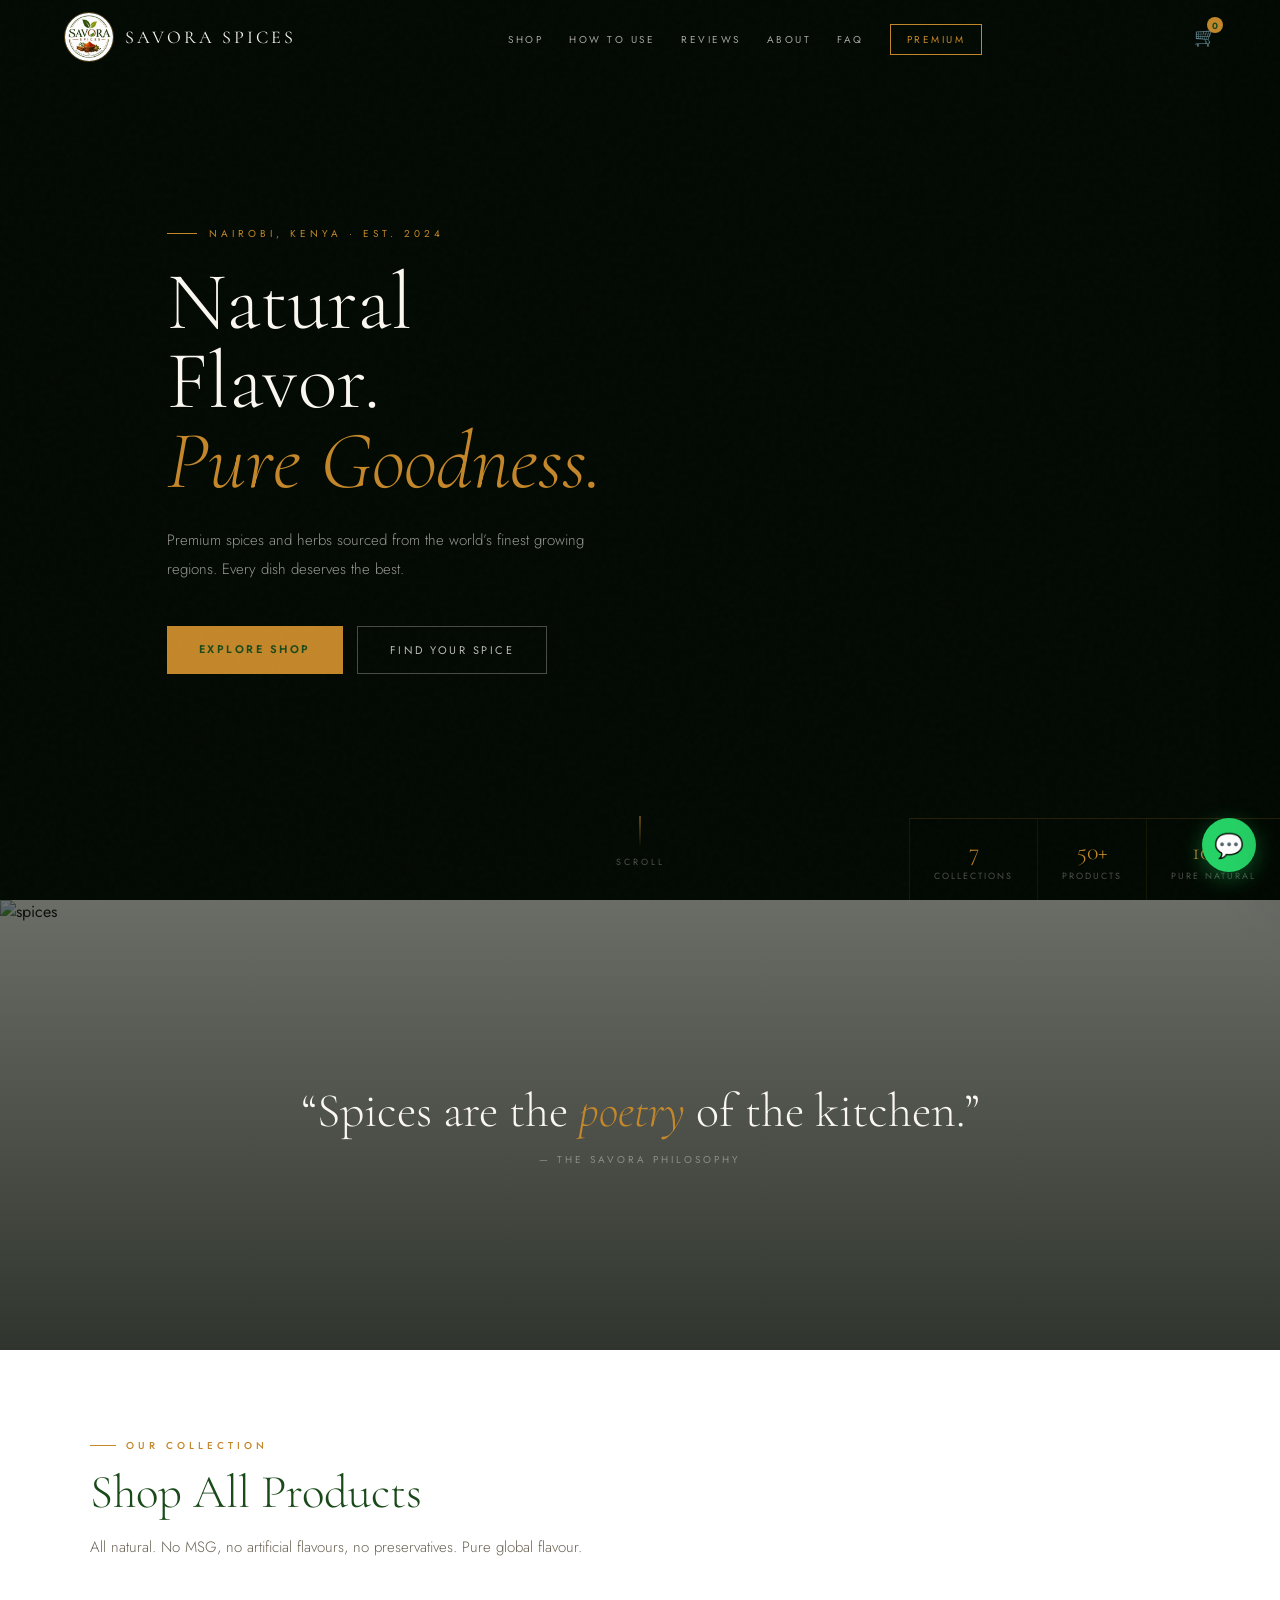
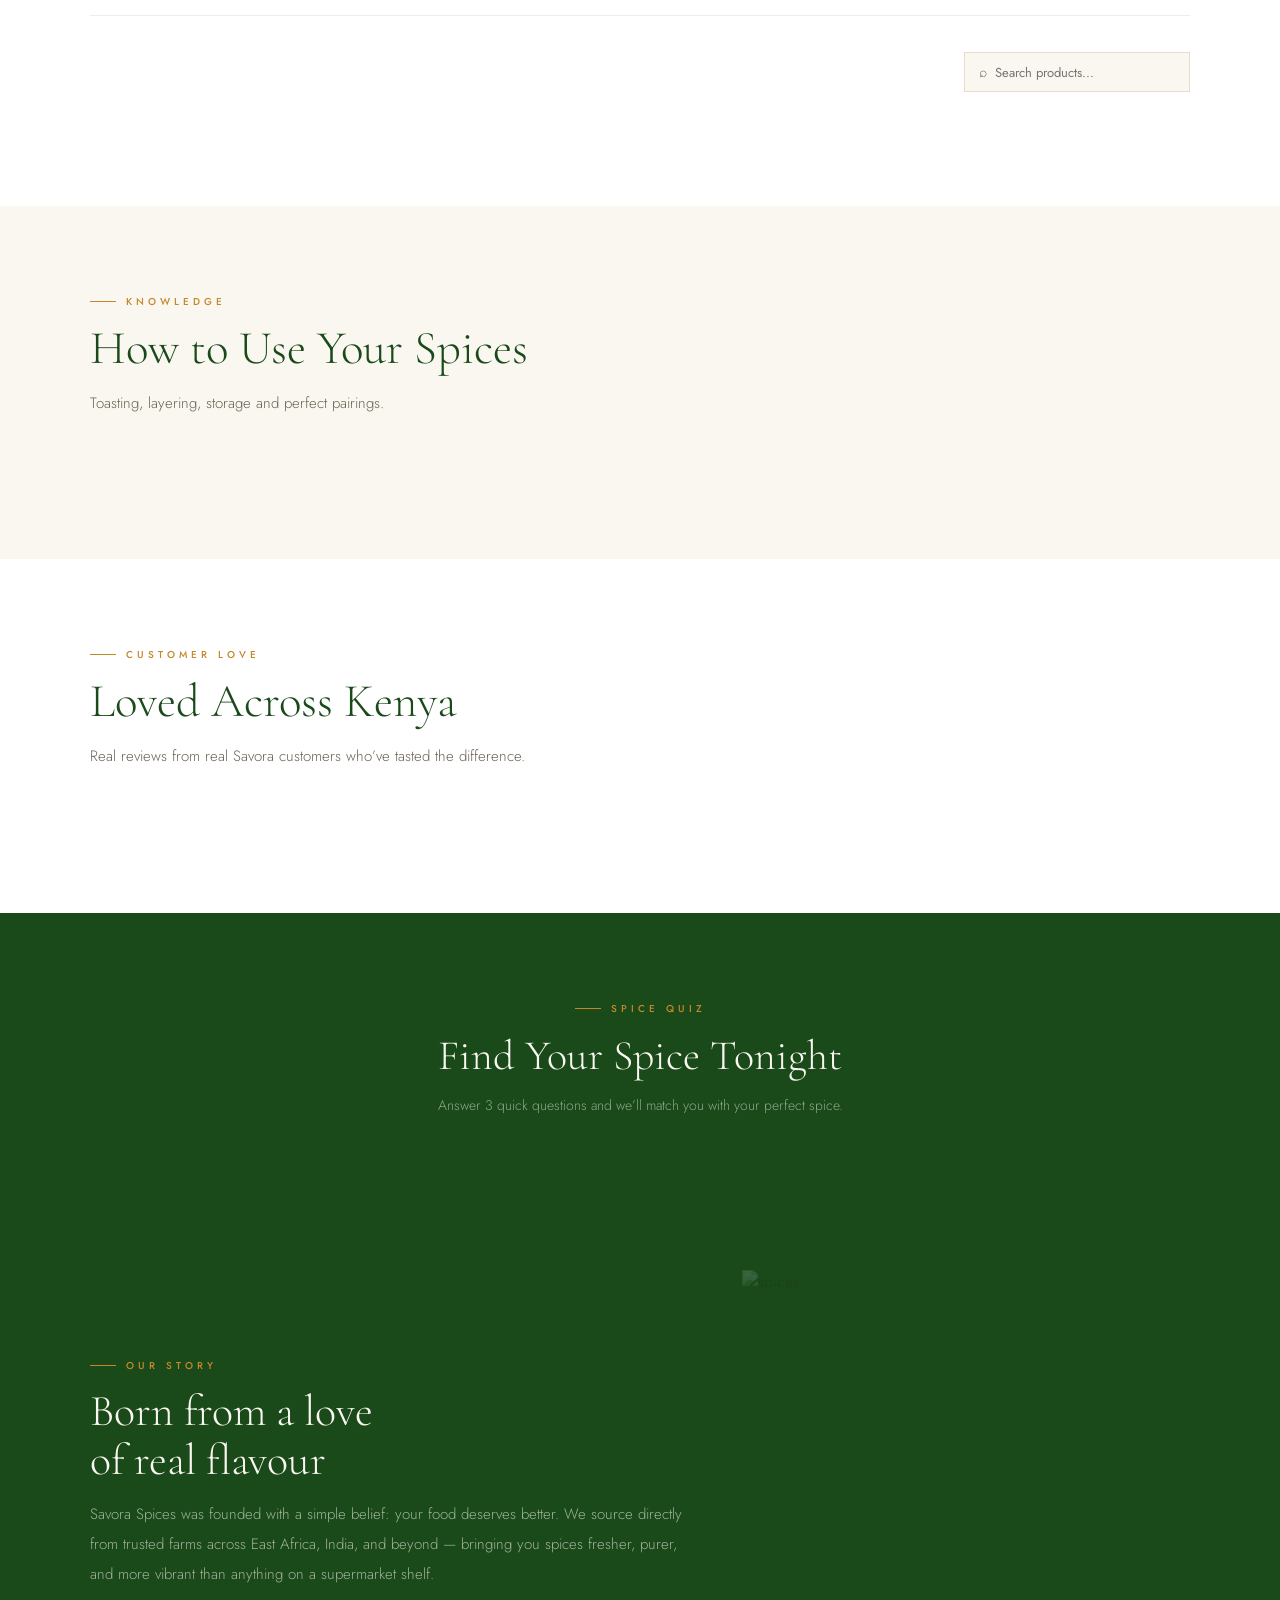
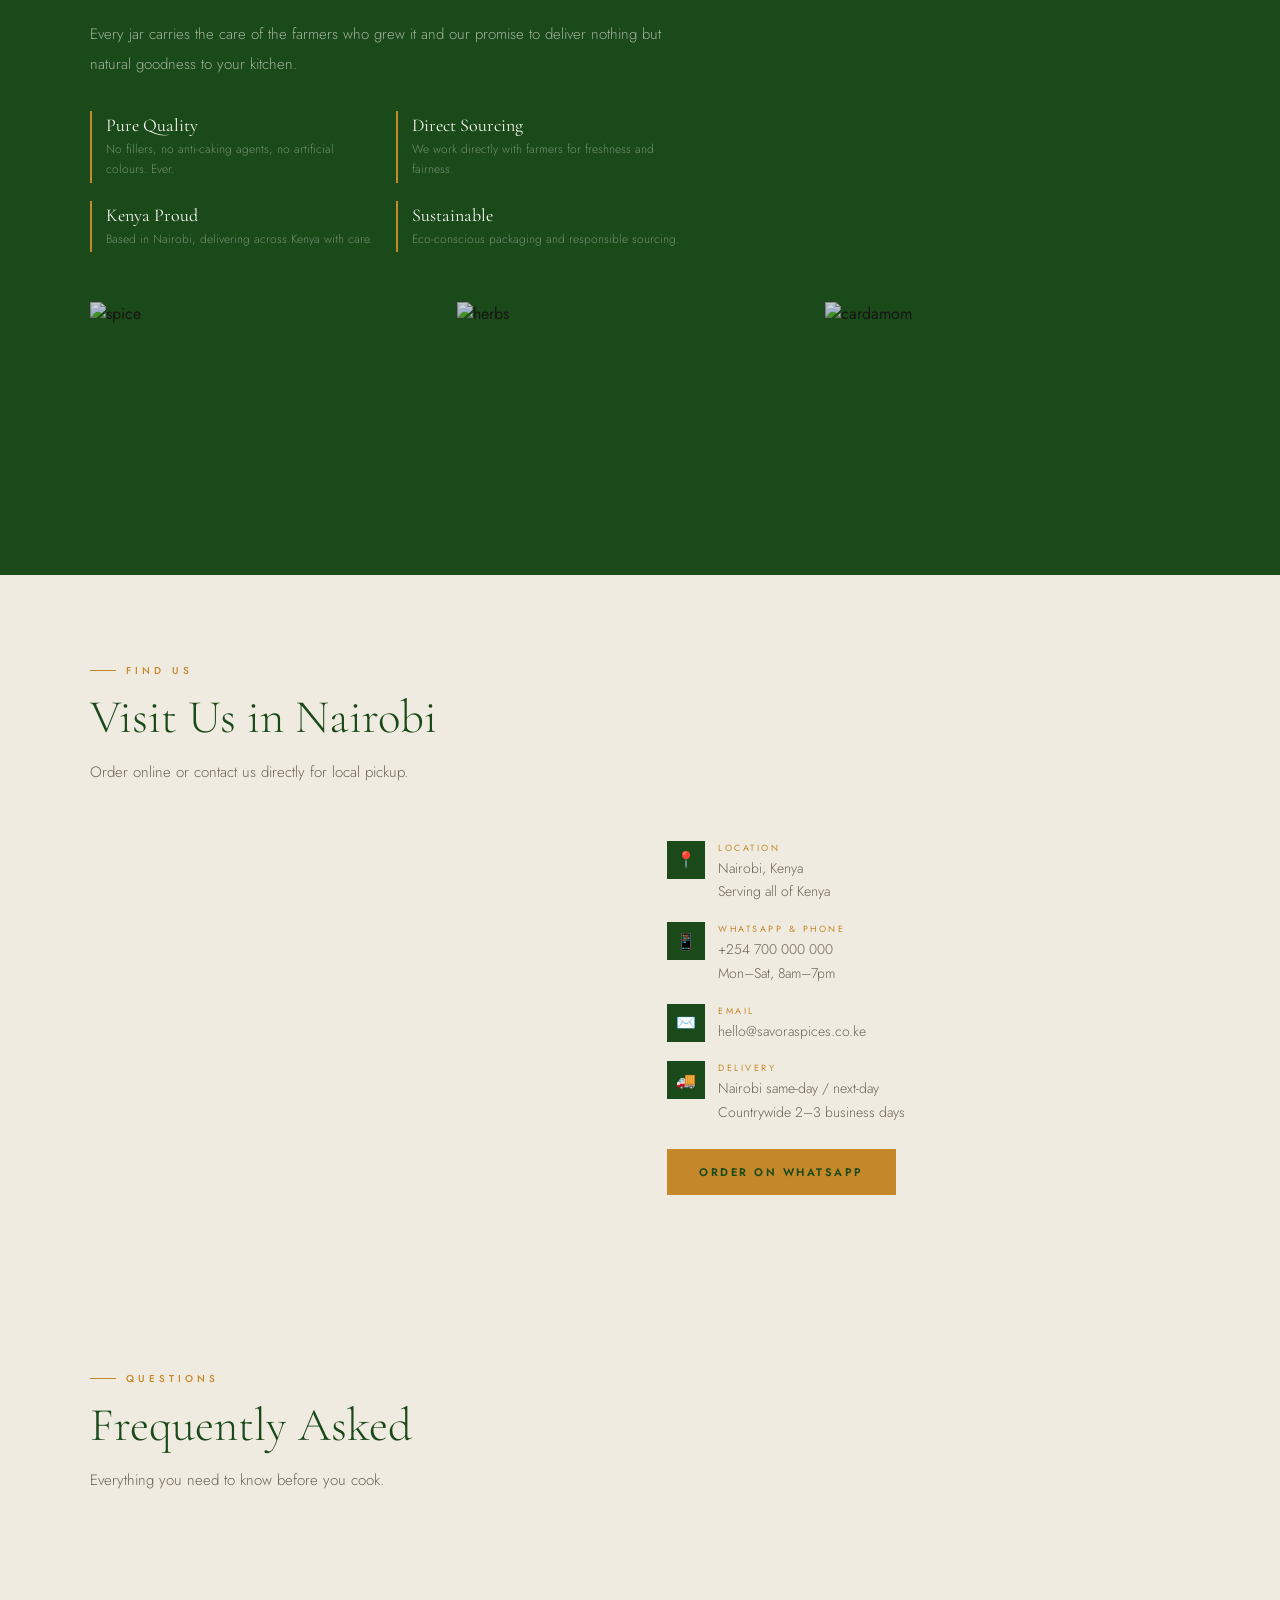
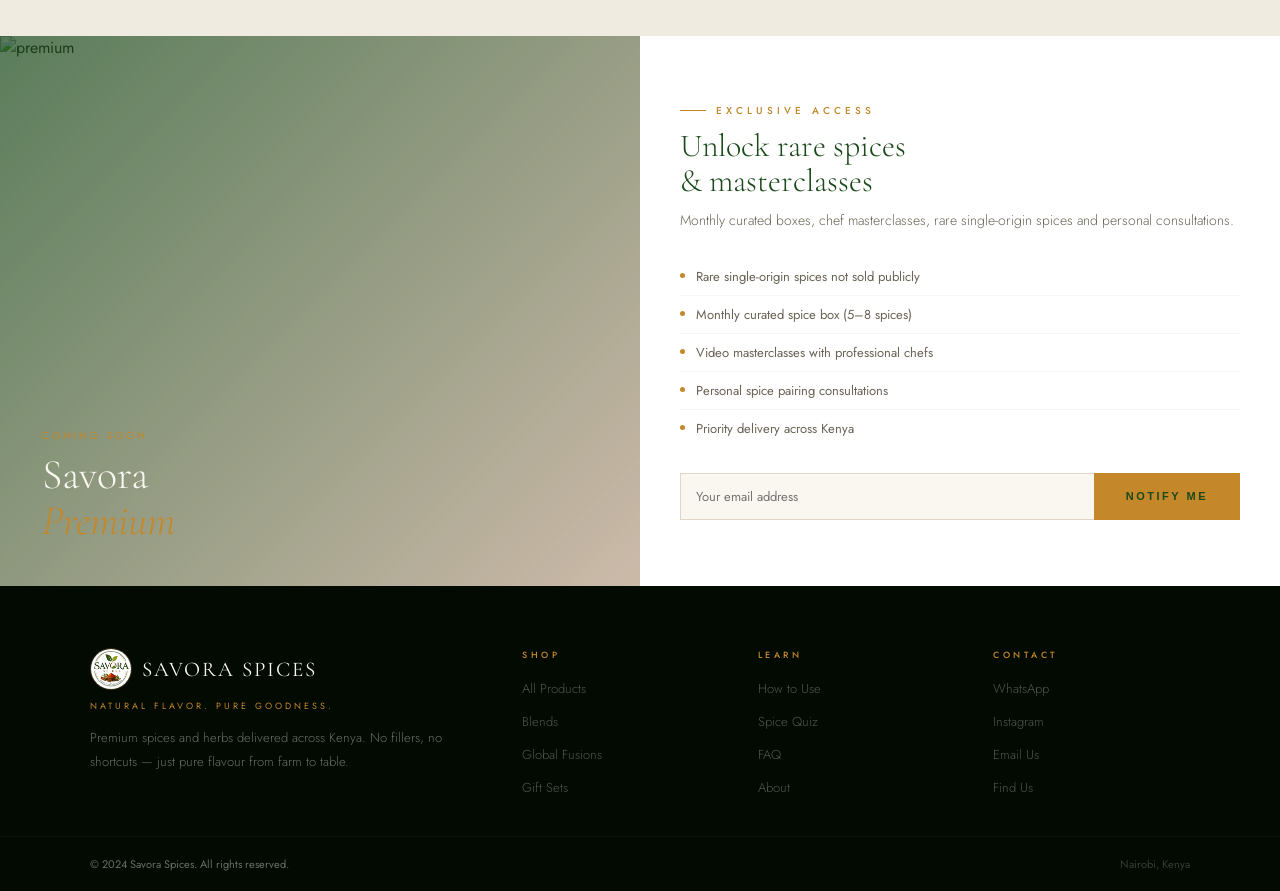
==== commit e2019a01: "Update project files" ====
--- a/index.html
+++ b/index.html
@@ -3,868 +3,690 @@
 <head>
 <meta charset="UTF-8">
 <meta name="viewport" content="width=device-width, initial-scale=1.0">
-<title>Savora Spices – Natural Flavor. Pure Goodness.</title>
-<link href="https://fonts.googleapis.com/css2?family=Cormorant+Garamond:ital,wght@0,300;0,400;0,600;1,300;1,400;1,600&family=Jost:wght@200;300;400;500;600&display=swap" rel="stylesheet">
+<title>Savora Spices</title>
+<link href="https://fonts.googleapis.com/css2?family=Cormorant+Garamond:ital,wght@0,300;0,400;0,600;1,300;1,400&family=Jost:wght@200;300;400;500;600&display=swap" rel="stylesheet">
 <script src="https://cdnjs.cloudflare.com/ajax/libs/three.js/r128/three.min.js"></script>
 <style>
 *{margin:0;padding:0;box-sizing:border-box}
-:root{
-  --green-dark:#1A4A1A;
-  --green-mid:#2D6A2D;
-  --green-light:#4A8A3A;
-  --brown:#7B4A1E;
-  --amber:#C4872A;
-  --cream:#FAF7F0;
-  --cream-dark:#F0EBE0;
-  --text:#1C1A16;
-  --text-muted:#6B6355;
-  --white:#FFFFFF;
-}
+:root{--gd:#1A4A1A;--gm:#2D6A2D;--br:#7B4A1E;--am:#C4872A;--cr:#FAF7F0;--cd:#F0EBE0;--tx:#1C1A16;--tm:#6B6355;--wh:#FFFFFF;}
 html{scroll-behavior:smooth}
-body{font-family:'Jost',sans-serif;background:var(--cream);color:var(--text);overflow-x:hidden}
-
-::-webkit-scrollbar{width:4px}
-::-webkit-scrollbar-track{background:var(--cream-dark)}
-::-webkit-scrollbar-thumb{background:var(--amber);border-radius:2px}
-
-nav{position:fixed;top:0;left:0;right:0;z-index:100;padding:0 5%;transition:all 0.4s}
-nav.scrolled{background:rgba(26,74,26,0.97);backdrop-filter:blur(12px)}
-.nav-inner{display:flex;align-items:center;justify-content:space-between;height:72px}
-.nav-logo{display:flex;align-items:center;gap:12px;text-decoration:none}
-.nav-logo-ring{width:40px;height:40px;border:1.5px solid var(--amber);border-radius:50%;display:flex;align-items:center;justify-content:center}
-.nav-logo-ring span{font-family:'Cormorant Garamond',serif;font-size:20px;color:var(--cream);font-weight:600}
-.nav-brand{font-family:'Cormorant Garamond',serif;font-size:20px;color:var(--cream);letter-spacing:3px;font-weight:400}
-.nav-links{display:flex;align-items:center;gap:36px;list-style:none}
-.nav-links a{font-size:11px;font-weight:400;letter-spacing:2.5px;text-transform:uppercase;color:rgba(250,247,240,0.75);text-decoration:none;transition:color 0.2s;position:relative}
-.nav-links a::after{content:'';position:absolute;bottom:-4px;left:0;right:0;height:1px;background:var(--amber);transform:scaleX(0);transition:transform 0.3s}
-.nav-links a:hover{color:var(--cream)}
-.nav-links a:hover::after{transform:scaleX(1)}
-.nav-cta{border:1px solid var(--amber)!important;color:var(--amber)!important;padding:8px 18px!important;}
-.nav-cta:hover{background:var(--amber)!important;color:var(--green-dark)!important}
-.nav-cta::after{display:none!important}
-.nav-right{display:flex;align-items:center;gap:20px}
-.nav-cart{cursor:pointer;color:rgba(250,247,240,0.8);font-size:19px;position:relative;transition:color 0.2s}
-.nav-cart:hover{color:var(--amber)}
-.cart-badge{position:absolute;top:-7px;right:-7px;background:var(--amber);color:var(--green-dark);font-size:9px;width:17px;height:17px;border-radius:50%;display:flex;align-items:center;justify-content:center;font-weight:700}
-
-.hero{position:relative;height:100vh;min-height:600px;display:flex;align-items:center;overflow:hidden;background:#0e2a0e}
-#threeCanvas{position:absolute;inset:0;width:100%;height:100%}
-.hero-overlay{position:absolute;inset:0;background:linear-gradient(135deg,rgba(14,42,14,0.85) 0%,rgba(14,42,14,0.4) 60%,rgba(123,74,30,0.2) 100%)}
-.hero-content{position:relative;z-index:10;padding:0 7%;max-width:700px}
-.hero-eyebrow{display:flex;align-items:center;gap:12px;margin-bottom:24px}
-.hero-line{width:40px;height:1px;background:var(--amber)}
-.hero-eyebrow span{font-size:11px;letter-spacing:4px;text-transform:uppercase;color:var(--amber);font-weight:400}
-.hero h1{font-family:'Cormorant Garamond',serif;font-size:82px;line-height:1.0;font-weight:300;color:var(--cream);margin-bottom:28px;opacity:0;animation:slideUp 1s ease 0.3s forwards}
-.hero h1 em{font-style:italic;color:var(--amber)}
-.hero-sub{font-size:15px;line-height:1.9;color:rgba(250,247,240,0.7);font-weight:300;margin-bottom:44px;max-width:480px;opacity:0;animation:slideUp 1s ease 0.5s forwards}
-.hero-actions{display:flex;gap:16px;align-items:center;opacity:0;animation:slideUp 1s ease 0.7s forwards}
-@keyframes slideUp{from{opacity:0;transform:translateY(30px)}to{opacity:1;transform:translateY(0)}}
-.btn-amber{background:var(--amber);color:var(--green-dark);padding:15px 36px;font-size:11px;letter-spacing:2.5px;text-transform:uppercase;font-weight:600;border:none;cursor:pointer;border-radius:1px;text-decoration:none;transition:all 0.25s;display:inline-block}
-.btn-amber:hover{background:#d4972a;transform:translateY(-1px)}
-.btn-ghost{border:1px solid rgba(250,247,240,0.4);color:rgba(250,247,240,0.85);padding:15px 36px;font-size:11px;letter-spacing:2.5px;text-transform:uppercase;font-weight:400;background:transparent;cursor:pointer;border-radius:1px;text-decoration:none;transition:all 0.25s;display:inline-block}
-.btn-ghost:hover{border-color:var(--cream);color:var(--cream)}
-.hero-scroll{position:absolute;bottom:40px;left:50%;transform:translateX(-50%);display:flex;flex-direction:column;align-items:center;gap:8px;color:rgba(250,247,240,0.4);font-size:10px;letter-spacing:3px;text-transform:uppercase;z-index:10}
-.scroll-line{width:1px;height:40px;background:linear-gradient(to bottom,var(--amber),transparent);animation:scrollPulse 2s ease infinite}
-@keyframes scrollPulse{0%,100%{opacity:0.3}50%{opacity:1}}
-.hero-stats{position:absolute;bottom:0;right:0;display:flex;background:rgba(14,42,14,0.9);border-top:1px solid rgba(196,135,42,0.2);border-left:1px solid rgba(196,135,42,0.2);z-index:10}
-.hero-stat{padding:20px 32px;border-right:1px solid rgba(196,135,42,0.2);text-align:center}
-.hero-stat:last-child{border-right:none}
-.hero-stat-num{font-family:'Cormorant Garamond',serif;font-size:28px;color:var(--amber);font-weight:300}
-.hero-stat-label{font-size:9px;letter-spacing:2px;text-transform:uppercase;color:rgba(250,247,240,0.45);margin-top:3px}
-
-.video-section{position:relative;height:60vh;overflow:hidden;display:flex;align-items:center;justify-content:center}
-.video-bg{position:absolute;inset:0;width:100%;height:100%;object-fit:cover}
-.video-overlay{position:absolute;inset:0;background:linear-gradient(to bottom,rgba(14,42,14,0.6),rgba(14,42,14,0.8))}
-.video-content{position:relative;z-index:2;text-align:center;color:var(--cream)}
-.video-quote{font-family:'Cormorant Garamond',serif;font-size:52px;font-weight:300;line-height:1.2;margin-bottom:16px}
-.video-quote em{font-style:italic;color:var(--amber)}
-.video-attr{font-size:11px;letter-spacing:3px;text-transform:uppercase;color:rgba(250,247,240,0.5)}
-.video-section-fallback{background:url('https://images.unsplash.com/photo-1596040033229-a9821ebd058d?w=1600&auto=format&fit=crop&q=80') center/cover no-repeat}
-
-section{padding:90px 7%}
-.section-label{display:flex;align-items:center;gap:10px;margin-bottom:14px}
-.section-label-line{width:28px;height:1px;background:var(--amber)}
-.section-label span{font-size:10px;letter-spacing:4px;text-transform:uppercase;color:var(--amber);font-weight:500}
-.section-title{font-family:'Cormorant Garamond',serif;font-size:50px;font-weight:300;color:var(--green-dark);line-height:1.1;margin-bottom:16px}
-.section-sub{font-size:15px;color:var(--text-muted);line-height:1.9;max-width:520px;font-weight:300}
-.section-header{margin-bottom:60px}
-
-.shop{background:var(--white)}
-.shop-controls{display:flex;gap:10px;flex-wrap:wrap;margin-bottom:44px;align-items:center}
-.filter-btn{padding:9px 20px;font-size:10px;letter-spacing:2px;text-transform:uppercase;font-weight:500;border:1px solid rgba(123,74,30,0.2);background:transparent;color:var(--text-muted);cursor:pointer;transition:all 0.25s;font-family:'Jost',sans-serif}
-.filter-btn.active,.filter-btn:hover{background:var(--green-dark);color:var(--cream);border-color:var(--green-dark)}
-.search-wrap{margin-left:auto;display:flex;align-items:center;gap:10px;border:1px solid rgba(123,74,30,0.2);padding:9px 16px;background:var(--cream)}
-.search-wrap input{border:none;outline:none;font-family:'Jost',sans-serif;font-size:13px;color:var(--text);background:transparent;width:200px}
-.search-wrap input::placeholder{color:var(--text-muted)}
-
-.products-grid{display:grid;grid-template-columns:repeat(auto-fill,minmax(260px,1fr));gap:1px;background:rgba(123,74,30,0.1)}
-.product-card{background:var(--white);cursor:pointer;transition:all 0.3s;position:relative;overflow:hidden}
-.product-card:hover{background:var(--cream)}
-.product-card:hover .product-img-real{transform:scale(1.06)}
-.product-img-wrap{height:240px;overflow:hidden;position:relative}
-.product-img-real{width:100%;height:100%;object-fit:cover;transition:transform 0.5s ease}
-.product-badge{position:absolute;top:14px;left:0;background:var(--amber);color:var(--green-dark);font-size:9px;letter-spacing:2px;text-transform:uppercase;padding:5px 12px;font-weight:600}
-.product-info{padding:22px 22px 20px}
-.product-origin{font-size:9px;letter-spacing:3px;text-transform:uppercase;color:var(--amber);margin-bottom:5px}
-.product-name{font-family:'Cormorant Garamond',serif;font-size:22px;font-weight:400;color:var(--green-dark);margin-bottom:7px}
-.product-desc{font-size:12px;color:var(--text-muted);line-height:1.75;margin-bottom:14px;font-weight:300}
-.product-meta{display:flex;gap:6px;flex-wrap:wrap;margin-bottom:16px}
-.product-tag{font-size:9px;padding:3px 9px;border:1px solid rgba(45,106,45,0.25);color:var(--green-mid);letter-spacing:0.5px;text-transform:uppercase}
-.product-footer{display:flex;align-items:center;justify-content:space-between;padding-top:14px;border-top:1px solid rgba(123,74,30,0.08)}
-.product-price{font-family:'Cormorant Garamond',serif;font-size:24px;color:var(--brown)}
-.product-price span{font-size:11px;color:var(--text-muted);font-family:'Jost',sans-serif;font-weight:300}
-.add-btn{background:var(--green-dark);color:var(--cream);border:none;padding:9px 18px;font-size:10px;letter-spacing:2px;text-transform:uppercase;cursor:pointer;font-family:'Jost',sans-serif;font-weight:500;transition:background 0.2s}
-.add-btn:hover{background:var(--green-mid)}
-
-.modal-overlay{display:none;position:fixed;inset:0;background:rgba(0,0,0,0.7);z-index:200;align-items:center;justify-content:center;padding:20px;backdrop-filter:blur(4px)}
-.modal-overlay.open{display:flex}
-.modal{background:var(--white);max-width:800px;width:100%;max-height:92vh;overflow-y:auto;position:relative}
-.modal-close{position:absolute;top:18px;right:18px;background:none;border:none;font-size:22px;cursor:pointer;color:var(--text-muted);z-index:10;line-height:1}
-.modal-grid{display:grid;grid-template-columns:1fr 1fr}
-.modal-img-wrap{height:100%;min-height:380px;overflow:hidden}
-.modal-img-wrap img{width:100%;height:100%;object-fit:cover}
-.modal-details{padding:36px 32px;overflow-y:auto;max-height:520px}
-.modal-origin{font-size:9px;letter-spacing:3px;text-transform:uppercase;color:var(--amber);margin-bottom:8px}
-.modal-name{font-family:'Cormorant Garamond',serif;font-size:34px;font-weight:300;color:var(--green-dark);margin-bottom:12px;line-height:1.1}
-.modal-desc{font-size:13px;color:var(--text-muted);line-height:1.85;margin-bottom:22px;font-weight:300}
-.modal-divider{height:1px;background:rgba(123,74,30,0.1);margin-bottom:18px}
-.modal-attr{display:flex;justify-content:space-between;padding:9px 0;border-bottom:1px solid rgba(123,74,30,0.08);font-size:12px}
-.modal-attr-label{color:var(--text-muted);font-weight:300;letter-spacing:0.3px}
-.modal-attr-value{color:var(--green-dark);font-weight:500;text-align:right;max-width:55%}
-.size-label{font-size:9px;letter-spacing:2px;text-transform:uppercase;color:var(--text-muted);margin:18px 0 10px}
-.size-options{display:flex;gap:8px;margin-bottom:20px;flex-wrap:wrap}
-.size-btn{padding:8px 16px;border:1px solid rgba(123,74,30,0.2);background:transparent;font-size:11px;cursor:pointer;font-family:'Jost',sans-serif;transition:all 0.2s;color:var(--text-muted);letter-spacing:0.5px}
-.size-btn.active{border-color:var(--green-dark);color:var(--green-dark);background:rgba(26,74,26,0.05);font-weight:500}
-.modal-price-row{display:flex;align-items:center;justify-content:space-between;margin-bottom:16px}
-.modal-price{font-family:'Cormorant Garamond',serif;font-size:32px;color:var(--brown)}
-.modal-add{width:100%;background:var(--green-dark);color:var(--cream);border:none;padding:14px;font-size:11px;letter-spacing:2.5px;text-transform:uppercase;cursor:pointer;font-family:'Jost',sans-serif;font-weight:500;transition:background 0.2s;margin-bottom:10px}
-.modal-add:hover{background:var(--green-mid)}
-.modal-guide-link{display:block;text-align:center;font-size:11px;color:var(--green-mid);letter-spacing:1.5px;text-transform:uppercase;text-decoration:none;padding:8px}
-.modal-guide-link:hover{color:var(--green-dark)}
-
-.howto{background:var(--cream)}
-.howto-grid{display:grid;grid-template-columns:280px 1fr;gap:0}
-.howto-sidebar{border-right:1px solid rgba(123,74,30,0.12);padding-right:40px;position:sticky;top:100px;align-self:start}
-.howto-nav-item{display:flex;align-items:center;gap:14px;padding:16px 0;border-bottom:1px solid rgba(123,74,30,0.08);cursor:pointer;transition:all 0.2s}
-.howto-nav-item:hover .hwn-label{color:var(--green-dark)}
-.hwn-num{font-family:'Cormorant Garamond',serif;font-size:22px;color:rgba(123,74,30,0.2);font-weight:300;min-width:28px;transition:color 0.2s}
-.howto-nav-item.active .hwn-num{color:var(--amber)}
-.hwn-label{font-size:13px;color:var(--text-muted);font-weight:300;transition:color 0.2s}
-.howto-nav-item.active .hwn-label{color:var(--green-dark);font-weight:500}
-.howto-body{padding-left:60px}
-.how-article{display:none}
-.how-article.active{display:block;animation:fadeSlide 0.4s ease}
-@keyframes fadeSlide{from{opacity:0;transform:translateX(20px)}to{opacity:1;transform:translateX(0)}}
-.how-hero-img{width:100%;height:280px;object-fit:cover;margin-bottom:32px}
-.how-sub{font-size:9px;letter-spacing:4px;text-transform:uppercase;color:var(--amber);margin-bottom:10px}
-.how-title{font-family:'Cormorant Garamond',serif;font-size:42px;font-weight:300;color:var(--green-dark);margin-bottom:20px;line-height:1.1}
-.how-body{font-size:14px;color:var(--text-muted);line-height:2;font-weight:300;margin-bottom:32px}
-.recipe-grid{display:grid;grid-template-columns:1fr 1fr;gap:16px;margin-bottom:32px}
-.recipe-card{position:relative;overflow:hidden;cursor:pointer}
-.recipe-img{width:100%;height:140px;object-fit:cover;transition:transform 0.4s}
-.recipe-card:hover .recipe-img{transform:scale(1.05)}
-.recipe-overlay{position:absolute;inset:0;background:linear-gradient(to top,rgba(14,42,14,0.85),transparent);display:flex;flex-direction:column;justify-content:flex-end;padding:14px}
-.recipe-name{font-family:'Cormorant Garamond',serif;font-size:17px;color:var(--cream);margin-bottom:2px}
-.recipe-time{font-size:10px;color:rgba(250,247,240,0.6);letter-spacing:1.5px;text-transform:uppercase}
-.pairing-row{display:flex;gap:8px;flex-wrap:wrap}
-.pairing-chip{border:1px solid rgba(26,74,26,0.25);color:var(--green-dark);padding:8px 14px;font-size:11px;letter-spacing:0.5px;background:rgba(26,74,26,0.04)}
-
-.about-section{background:var(--green-dark);position:relative;overflow:hidden}
-.about-bg{position:absolute;right:0;top:0;bottom:0;width:45%;object-fit:cover;opacity:0.25}
-.about-content{position:relative;z-index:2;max-width:55%}
-.about .section-label span{color:var(--amber)}
-.about .section-title{color:var(--cream)}
-.about-body{font-size:15px;line-height:2;color:rgba(250,247,240,0.65);font-weight:300;margin-bottom:40px}
-.about-values{display:grid;grid-template-columns:1fr 1fr;gap:24px}
-.about-value{border-left:2px solid var(--amber);padding:4px 0 4px 18px}
-.about-value-title{font-family:'Cormorant Garamond',serif;font-size:19px;color:var(--cream);margin-bottom:5px}
-.about-value-desc{font-size:12px;color:rgba(250,247,240,0.5);line-height:1.7;font-weight:300}
-.about-img-strip{display:grid;grid-template-columns:1fr 1fr 1fr;gap:2px;margin-top:60px}
-.about-strip-img{height:200px;object-fit:cover;width:100%}
-
-.faq-section{background:var(--cream-dark)}
-.faq-list{max-width:760px}
-.faq-item{border-bottom:1px solid rgba(123,74,30,0.12)}
-.faq-q{width:100%;background:none;border:none;text-align:left;padding:22px 0;display:flex;justify-content:space-between;align-items:center;cursor:pointer;font-family:'Jost',sans-serif;font-size:15px;color:var(--text);font-weight:400;gap:20px}
-.faq-q:hover{color:var(--green-dark)}
-.faq-icon{font-size:20px;color:var(--amber);flex-shrink:0;transition:transform 0.35s;line-height:1}
-.faq-item.open .faq-icon{transform:rotate(45deg)}
-.faq-a{max-height:0;overflow:hidden;transition:max-height 0.4s ease}
-.faq-item.open .faq-a{max-height:300px}
-.faq-a p{font-size:14px;color:var(--text-muted);line-height:1.9;font-weight:300;padding:0 0 22px}
-
-.premium-section{background:var(--white);padding:0}
-.premium-inner{display:grid;grid-template-columns:1fr 1fr;min-height:600px}
-.premium-img-side{position:relative;overflow:hidden}
-.premium-img-side img{width:100%;height:100%;object-fit:cover}
-.premium-img-overlay{position:absolute;inset:0;background:linear-gradient(135deg,rgba(26,74,26,0.7),rgba(123,74,30,0.4))}
-.premium-img-text{position:absolute;inset:0;display:flex;flex-direction:column;justify-content:flex-end;padding:48px;color:var(--cream)}
-.premium-tag{font-size:10px;letter-spacing:3px;text-transform:uppercase;color:var(--amber);margin-bottom:12px}
-.premium-img-title{font-family:'Cormorant Garamond',serif;font-size:48px;font-weight:300;line-height:1.1}
-.premium-form-side{padding:60px 48px;display:flex;flex-direction:column;justify-content:center}
-.premium-form-side .section-label{margin-bottom:10px}
-.premium-form-side .section-title{font-size:38px;margin-bottom:12px}
-.premium-desc{font-size:14px;color:var(--text-muted);line-height:1.9;font-weight:300;margin-bottom:32px}
-.premium-features{margin-bottom:36px}
-.pf-item{display:flex;align-items:flex-start;gap:12px;padding:10px 0;border-bottom:1px solid rgba(123,74,30,0.08);font-size:13px;color:var(--text-muted)}
-.pf-item:last-child{border:none}
-.pf-dot{width:5px;height:5px;border-radius:50%;background:var(--amber);flex-shrink:0;margin-top:6px}
-.notify-form{display:flex;gap:0}
-.notify-form input{flex:1;padding:14px 18px;border:1px solid rgba(123,74,30,0.25);border-right:none;font-family:'Jost',sans-serif;font-size:13px;color:var(--text);background:var(--cream);outline:none}
-.notify-form input:focus{border-color:var(--green-mid)}
-
-footer{background:#0D2010;color:rgba(250,247,240,0.5);padding:0}
-.footer-top{display:grid;grid-template-columns:2fr 1fr 1fr 1fr;gap:48px;padding:72px 7% 48px}
-.footer-brand-name{font-family:'Cormorant Garamond',serif;font-size:28px;color:var(--cream);letter-spacing:2px;margin-bottom:6px}
-.footer-tagline{font-size:10px;letter-spacing:3px;text-transform:uppercase;color:var(--amber);margin-bottom:20px}
-.footer-about-text{font-size:13px;line-height:1.8;font-weight:300}
-.footer-col-title{font-size:9px;letter-spacing:3.5px;text-transform:uppercase;color:var(--amber);margin-bottom:20px;font-weight:500}
-.footer-links{list-style:none;display:flex;flex-direction:column;gap:12px}
-.footer-links a{font-size:13px;color:rgba(250,247,240,0.4);text-decoration:none;transition:color 0.2s;font-weight:300;letter-spacing:0.3px}
-.footer-links a:hover{color:var(--cream)}
-.footer-bottom{border-top:1px solid rgba(250,247,240,0.06);padding:24px 7%;display:flex;justify-content:space-between;align-items:center}
-.footer-copy{font-size:11px}
-.footer-right{font-size:11px;color:rgba(250,247,240,0.3)}
-
-.cart-sidebar{position:fixed;right:0;top:0;bottom:0;width:380px;background:var(--white);z-index:250;box-shadow:-12px 0 60px rgba(0,0,0,0.2);transform:translateX(100%);transition:transform 0.4s cubic-bezier(0.4,0,0.2,1);display:flex;flex-direction:column}
-.cart-sidebar.open{transform:translateX(0)}
-.cart-header{padding:26px 28px;border-bottom:1px solid rgba(123,74,30,0.1);display:flex;justify-content:space-between;align-items:center}
-.cart-title{font-family:'Cormorant Garamond',serif;font-size:26px;color:var(--green-dark);font-weight:300}
-.cart-close-btn{background:none;border:none;font-size:20px;cursor:pointer;color:var(--text-muted);line-height:1}
-.cart-items{flex:1;overflow-y:auto;padding:20px 28px}
-.cart-empty{text-align:center;padding:70px 0;color:var(--text-muted);font-size:14px;font-weight:300;line-height:2}
-.cart-item{display:flex;gap:14px;padding:16px 0;border-bottom:1px solid rgba(123,74,30,0.07)}
-.cart-item-img{width:56px;height:56px;object-fit:cover;flex-shrink:0}
-.cart-item-details{flex:1}
-.cart-item-name{font-size:14px;color:var(--green-dark);font-weight:500;margin-bottom:3px}
-.cart-item-size{font-size:11px;color:var(--text-muted);margin-bottom:6px;font-weight:300}
-.cart-item-price{font-family:'Cormorant Garamond',serif;font-size:19px;color:var(--brown)}
-.cart-item-remove{background:none;border:none;color:var(--text-muted);cursor:pointer;font-size:16px;align-self:flex-start;margin-top:2px;padding:0;line-height:1}
-.cart-footer{padding:24px 28px;border-top:1px solid rgba(123,74,30,0.1)}
-.cart-total{display:flex;justify-content:space-between;align-items:baseline;margin-bottom:20px}
-.cart-total-label{font-size:10px;letter-spacing:2.5px;text-transform:uppercase;color:var(--text-muted)}
-.cart-total-amount{font-family:'Cormorant Garamond',serif;font-size:30px;color:var(--green-dark)}
-.checkout-btn{width:100%;background:var(--green-dark);color:var(--cream);border:none;padding:16px;font-size:11px;letter-spacing:2.5px;text-transform:uppercase;cursor:pointer;font-family:'Jost',sans-serif;font-weight:500;transition:background 0.2s}
-.checkout-btn:hover{background:var(--green-mid)}
-
-.toast{position:fixed;bottom:36px;left:50%;transform:translateX(-50%) translateY(80px);background:var(--green-dark);color:var(--cream);padding:14px 28px;font-size:13px;letter-spacing:0.3px;z-index:300;opacity:0;transition:all 0.4s;pointer-events:none;white-space:nowrap}
-.toast.show{transform:translateX(-50%) translateY(0);opacity:1}
-
-.grain{position:fixed;inset:0;pointer-events:none;z-index:500;opacity:0.025;background-image:url("data:image/svg+xml,%3Csvg viewBox='0 0 256 256' xmlns='http://www.w3.org/2000/svg'%3E%3Cfilter id='noise'%3E%3CfeTurbulence type='fractalNoise' baseFrequency='0.9' numOctaves='4' stitchTiles='stitch'/%3E%3C/filter%3E%3Crect width='100%25' height='100%25' filter='url(%23noise)'/%3E%3C/svg%3E")}
-
+body{font-family:'Jost',sans-serif;background:var(--cr);color:var(--tx);overflow-x:hidden}
+::-webkit-scrollbar{width:3px}::-webkit-scrollbar-thumb{background:var(--am)}
+nav{position:fixed;top:0;left:0;right:0;z-index:100;transition:all 0.4s;padding:0 5%}
+nav.sc{background:rgba(8,22,8,0.97);backdrop-filter:blur(18px);box-shadow:0 2px 40px rgba(0,0,0,0.35)}
+.ni{display:flex;align-items:center;justify-content:space-between;height:74px}
+.nl{display:flex;align-items:center;gap:11px;text-decoration:none}
+.nl img{width:50px;height:50px;object-fit:contain;border-radius:50%;border:1.5px solid rgba(196,135,42,0.4)}
+.nb{font-family:'Cormorant Garamond',serif;font-size:18px;color:var(--cr);letter-spacing:3px}
+.nls{display:flex;align-items:center;gap:26px;list-style:none}
+.nls a{font-size:10px;letter-spacing:2.5px;text-transform:uppercase;color:rgba(250,247,240,0.65);text-decoration:none;transition:color 0.2s}
+.nls a:hover{color:var(--am)}
+.ncta{border:1px solid var(--am)!important;color:var(--am)!important;padding:7px 16px!important}
+.ncta:hover{background:var(--am)!important;color:var(--gd)!important}
+.nr{display:flex;align-items:center;gap:18px}
+.nca{cursor:pointer;color:rgba(250,247,240,0.75);font-size:18px;position:relative}
+.nca:hover{color:var(--am)}
+.cb{position:absolute;top:-7px;right:-7px;background:var(--am);color:var(--gd);font-size:9px;width:16px;height:16px;border-radius:50%;display:flex;align-items:center;justify-content:center;font-weight:700}
+.hbg{display:none;flex-direction:column;gap:5px;cursor:pointer}
+.hbg span{display:block;width:22px;height:1.5px;background:var(--cr);transition:all 0.3s}
+.hbg.op span:nth-child(1){transform:translateY(6.5px) rotate(45deg)}
+.hbg.op span:nth-child(2){opacity:0}
+.hbg.op span:nth-child(3){transform:translateY(-6.5px) rotate(-45deg)}
+.mm{display:none;position:fixed;inset:0;top:74px;background:rgba(4,12,4,0.99);z-index:99;flex-direction:column;align-items:center;justify-content:center;gap:30px}
+.mm.op{display:flex}
+.mm a{font-family:'Cormorant Garamond',serif;font-size:34px;color:var(--cr);text-decoration:none;font-weight:300;letter-spacing:2px}
+.mm a:hover{color:var(--am)}
+.hero{position:relative;height:100vh;min-height:650px;display:flex;align-items:center;overflow:hidden;background:#030a03}
+#tc{position:absolute;inset:0;width:100%;height:100%}
+.hov{position:absolute;inset:0;background:linear-gradient(115deg,rgba(3,10,3,0.93) 0%,rgba(3,10,3,0.55) 55%,rgba(3,10,3,0.12) 100%)}
+.hc{position:relative;z-index:10;padding:0 7%;max-width:640px}
+.hey{display:flex;align-items:center;gap:12px;margin-bottom:22px;opacity:0;animation:up 1s ease 0.2s forwards}
+.hl{width:30px;height:1px;background:var(--am)}
+.hey span{font-size:10px;letter-spacing:4px;text-transform:uppercase;color:var(--am)}
+.hc h1{font-family:'Cormorant Garamond',serif;font-size:82px;line-height:0.97;font-weight:300;color:var(--cr);margin-bottom:24px;opacity:0;animation:up 1s ease 0.4s forwards}
+.hc h1 em{font-style:italic;color:var(--am)}
+.hs2{font-size:15px;line-height:1.95;color:rgba(250,247,240,0.6);font-weight:300;margin-bottom:42px;max-width:440px;opacity:0;animation:up 1s ease 0.6s forwards}
+.ha{display:flex;gap:14px;flex-wrap:wrap;opacity:0;animation:up 1s ease 0.8s forwards}
+@keyframes up{from{opacity:0;transform:translateY(28px)}to{opacity:1;transform:translateY(0)}}
+.ba{background:var(--am);color:var(--gd);padding:15px 32px;font-size:11px;letter-spacing:2.5px;text-transform:uppercase;font-weight:600;border:none;cursor:pointer;text-decoration:none;display:inline-block;transition:all 0.25s}
+.ba:hover{background:#d4972a;transform:translateY(-1px)}
+.bg{border:1px solid rgba(250,247,240,0.28);color:rgba(250,247,240,0.75);padding:15px 32px;font-size:11px;letter-spacing:2.5px;text-transform:uppercase;font-weight:400;background:transparent;cursor:pointer;text-decoration:none;display:inline-block;transition:all 0.25s}
+.bg:hover{border-color:var(--am);color:var(--am)}
+.hsc{position:absolute;bottom:32px;left:50%;transform:translateX(-50%);display:flex;flex-direction:column;align-items:center;gap:7px;color:rgba(250,247,240,0.3);font-size:9px;letter-spacing:3px;text-transform:uppercase;z-index:10}
+.scl{width:1px;height:32px;background:linear-gradient(to bottom,var(--am),transparent);animation:pp 2s ease infinite}
+@keyframes pp{0%,100%{opacity:0.2}50%{opacity:1}}
+.hst{position:absolute;bottom:0;right:0;display:flex;background:rgba(3,10,3,0.93);border-top:1px solid rgba(196,135,42,0.18);border-left:1px solid rgba(196,135,42,0.12);z-index:10}
+.hsi{padding:18px 24px;border-right:1px solid rgba(196,135,42,0.1);text-align:center}
+.hsi:last-child{border-right:none}
+.hsn{font-family:'Cormorant Garamond',serif;font-size:24px;color:var(--am);font-weight:300}
+.hsl{font-size:9px;letter-spacing:2px;text-transform:uppercase;color:rgba(250,247,240,0.3);margin-top:3px}
+.bnr{position:relative;height:50vh;overflow:hidden;display:flex;align-items:center;justify-content:center}
+.bnr img{position:absolute;inset:0;width:100%;height:100%;object-fit:cover}
+.bov{position:absolute;inset:0;background:linear-gradient(to bottom,rgba(3,10,3,0.58),rgba(3,10,3,0.82))}
+.btx{position:relative;z-index:2;text-align:center;color:var(--cr);padding:0 5%}
+.bq{font-family:'Cormorant Garamond',serif;font-size:48px;font-weight:300;line-height:1.2;margin-bottom:12px}
+.bq em{font-style:italic;color:var(--am)}
+.bat{font-size:10px;letter-spacing:3px;text-transform:uppercase;color:rgba(250,247,240,0.38)}
+section{padding:88px 7%}
+.slw{display:flex;align-items:center;gap:10px;margin-bottom:14px}
+.sll{width:26px;height:1px;background:var(--am)}
+.slw span{font-size:10px;letter-spacing:4px;text-transform:uppercase;color:var(--am);font-weight:500}
+.st{font-family:'Cormorant Garamond',serif;font-size:47px;font-weight:300;color:var(--gd);line-height:1.1;margin-bottom:14px}
+.ss{font-size:15px;color:var(--tm);line-height:1.9;max-width:510px;font-weight:300}
+.sh{margin-bottom:54px}
+.shop{background:var(--wh)}
+.cats{display:flex;gap:0;overflow-x:auto;margin-bottom:36px;border-bottom:1px solid rgba(123,74,30,0.1)}
+.cb2{padding:12px 20px;font-size:10px;letter-spacing:2px;text-transform:uppercase;font-weight:500;border:none;background:transparent;color:var(--tm);cursor:pointer;font-family:'Jost',sans-serif;white-space:nowrap;border-bottom:2px solid transparent;transition:all 0.22s;margin-bottom:-1px}
+.cb2.ac,.cb2:hover{color:var(--gd);border-bottom-color:var(--am)}
+.srch{display:flex;justify-content:flex-end;margin-bottom:26px}
+.si{display:flex;align-items:center;gap:8px;border:1px solid rgba(123,74,30,0.16);padding:9px 14px;background:var(--cr)}
+.si input{border:none;outline:none;font-family:'Jost',sans-serif;font-size:13px;color:var(--tx);background:transparent;width:180px}
+.pg{display:grid;grid-template-columns:repeat(auto-fill,minmax(245px,1fr));gap:1px;background:rgba(123,74,30,0.08)}
+.pc{background:var(--wh);cursor:pointer;transition:background 0.25s;overflow:hidden}
+.pc:hover{background:var(--cr)}
+.pc:hover .pim{transform:scale(1.07)}
+.piw{height:230px;overflow:hidden;position:relative}
+.pim{width:100%;height:100%;object-fit:cover;transition:transform 0.5s ease}
+.pbg{position:absolute;top:12px;left:0;background:var(--am);color:var(--gd);font-size:9px;letter-spacing:2px;text-transform:uppercase;padding:5px 11px;font-weight:600}
+.pin{padding:20px 20px 18px}
+.pct{font-size:9px;letter-spacing:3px;text-transform:uppercase;color:var(--am);margin-bottom:4px}
+.pn{font-family:'Cormorant Garamond',serif;font-size:21px;color:var(--gd);margin-bottom:5px}
+.pd{font-size:12px;color:var(--tm);line-height:1.7;margin-bottom:12px;font-weight:300}
+.pts{display:flex;gap:5px;flex-wrap:wrap;margin-bottom:13px}
+.pt{font-size:9px;padding:3px 8px;border:1px solid rgba(45,106,45,0.2);color:var(--gm);letter-spacing:0.5px;text-transform:uppercase}
+.pft{display:flex;align-items:center;justify-content:space-between;padding-top:12px;border-top:1px solid rgba(123,74,30,0.07)}
+.pp{font-family:'Cormorant Garamond',serif;font-size:22px;color:var(--br)}
+.pp span{font-size:11px;color:var(--tm);font-family:'Jost',sans-serif;font-weight:300}
+.pad{background:var(--gd);color:var(--cr);border:none;padding:8px 15px;font-size:10px;letter-spacing:2px;text-transform:uppercase;cursor:pointer;font-family:'Jost',sans-serif;font-weight:500;transition:background 0.2s}
+.pad:hover{background:var(--gm)}
+.mov{display:none;position:fixed;inset:0;background:rgba(0,0,0,0.78);z-index:200;align-items:center;justify-content:center;padding:20px;backdrop-filter:blur(7px)}
+.mov.op{display:flex}
+.modal{background:var(--wh);max-width:820px;width:100%;max-height:94vh;overflow-y:auto;position:relative}
+.mcls{position:absolute;top:14px;right:14px;background:none;border:none;font-size:22px;cursor:pointer;color:var(--tm);z-index:10}
+.mgd{display:grid;grid-template-columns:1fr 1fr}
+.miw{min-height:400px;overflow:hidden}
+.miw img{width:100%;height:100%;object-fit:cover}
+.mdt{padding:34px 28px;overflow-y:auto;max-height:94vh}
+.mor{font-size:9px;letter-spacing:3px;text-transform:uppercase;color:var(--am);margin-bottom:7px}
+.mn{font-family:'Cormorant Garamond',serif;font-size:30px;font-weight:300;color:var(--gd);margin-bottom:10px;line-height:1.1}
+.mdc{font-size:13px;color:var(--tm);line-height:1.85;margin-bottom:18px;font-weight:300}
+.mat{display:flex;justify-content:space-between;padding:8px 0;border-bottom:1px solid rgba(123,74,30,0.07);font-size:12px}
+.ml{color:var(--tm);font-weight:300}.mv{color:var(--gd);font-weight:500;text-align:right;max-width:55%}
+.szl{font-size:9px;letter-spacing:2px;text-transform:uppercase;color:var(--tm);margin:16px 0 8px}
+.szs{display:flex;gap:7px;margin-bottom:18px;flex-wrap:wrap}
+.sz{padding:7px 14px;border:1px solid rgba(123,74,30,0.2);background:transparent;font-size:11px;cursor:pointer;font-family:'Jost',sans-serif;transition:all 0.2s;color:var(--tm)}
+.sz.ac{border-color:var(--gd);color:var(--gd);background:rgba(26,74,26,0.05);font-weight:500}
+.mpr{font-family:'Cormorant Garamond',serif;font-size:30px;color:var(--br);margin-bottom:14px}
+.mad{width:100%;background:var(--gd);color:var(--cr);border:none;padding:14px;font-size:11px;letter-spacing:2.5px;text-transform:uppercase;cursor:pointer;font-family:'Jost',sans-serif;font-weight:500;margin-bottom:8px}
+.mad:hover{background:var(--gm)}
+.mlk{display:block;text-align:center;font-size:10px;color:var(--gm);letter-spacing:1.5px;text-transform:uppercase;text-decoration:none;padding:8px}
+.howto{background:var(--cr)}
+.hgd{display:grid;grid-template-columns:240px 1fr;gap:0}
+.hsb{border-right:1px solid rgba(123,74,30,0.1);padding-right:30px;position:sticky;top:100px;align-self:start}
+.hni{display:flex;align-items:center;gap:12px;padding:14px 0;border-bottom:1px solid rgba(123,74,30,0.07);cursor:pointer}
+.hnu{font-family:'Cormorant Garamond',serif;font-size:20px;color:rgba(123,74,30,0.16);min-width:26px;transition:color 0.2s}
+.hni.ac .hnu{color:var(--am)}
+.hlb{font-size:13px;color:var(--tm);font-weight:300;transition:color 0.2s}
+.hni.ac .hlb,.hni:hover .hlb{color:var(--gd)}
+.hbd{padding-left:50px}
+.hart{display:none}
+.hart.ac{display:block;animation:fs 0.4s ease}
+@keyframes fs{from{opacity:0;transform:translateX(16px)}to{opacity:1;transform:translateX(0)}}
+.hhi{width:100%;height:250px;object-fit:cover;margin-bottom:24px}
+.hsu{font-size:9px;letter-spacing:4px;text-transform:uppercase;color:var(--am);margin-bottom:8px}
+.htt{font-family:'Cormorant Garamond',serif;font-size:38px;font-weight:300;color:var(--gd);margin-bottom:15px;line-height:1.1}
+.htx{font-size:14px;color:var(--tm);line-height:2;font-weight:300;margin-bottom:25px}
+.rg{display:grid;grid-template-columns:1fr 1fr;gap:12px;margin-bottom:24px}
+.rc{position:relative;overflow:hidden;cursor:pointer}
+.ri{width:100%;height:130px;object-fit:cover;transition:transform 0.4s}
+.rc:hover .ri{transform:scale(1.05)}
+.ro{position:absolute;inset:0;background:linear-gradient(to top,rgba(3,10,3,0.85),transparent);display:flex;flex-direction:column;justify-content:flex-end;padding:11px}
+.rn{font-family:'Cormorant Garamond',serif;font-size:15px;color:var(--cr);margin-bottom:1px}
+.rt{font-size:9px;color:rgba(250,247,240,0.5);letter-spacing:1.5px;text-transform:uppercase}
+.pr{display:flex;gap:7px;flex-wrap:wrap}
+.pi{border:1px solid rgba(26,74,26,0.16);color:var(--gd);padding:7px 12px;font-size:11px;background:rgba(26,74,26,0.04)}
+.revs{background:var(--wh)}
+.rvg{display:grid;grid-template-columns:repeat(auto-fill,minmax(270px,1fr));gap:20px}
+.rvc{background:var(--cr);padding:24px;border:1px solid rgba(123,74,30,0.07);transition:transform 0.25s}
+.rvc:hover{transform:translateY(-3px)}
+.rs{display:flex;gap:2px;margin-bottom:10px}
+.star{color:var(--am);font-size:13px}
+.star.e{color:rgba(123,74,30,0.14)}
+.rtx{font-size:14px;color:var(--tm);line-height:1.85;font-weight:300;margin-bottom:13px;font-style:italic}
+.rtx::before{content:'"';font-family:'Cormorant Garamond',serif;font-size:30px;color:var(--am);line-height:0;vertical-align:-9px;margin-right:3px}
+.rr{display:flex;align-items:center;gap:10px}
+.rav{width:36px;height:36px;border-radius:50%;background:var(--gd);display:flex;align-items:center;justify-content:center;font-family:'Cormorant Garamond',serif;font-size:16px;color:var(--cr);flex-shrink:0}
+.rnm{font-size:13px;color:var(--gd);font-weight:500}
+.rlc{font-size:11px;color:var(--tm);font-weight:300}
+.quiz{background:var(--gd);padding:88px 7%}
+.qw{max-width:650px;margin:0 auto;text-align:center}
+.qw .slw{justify-content:center}
+.qtl{font-family:'Cormorant Garamond',serif;font-size:42px;color:var(--cr);font-weight:300;margin-bottom:11px}
+.qsb{font-size:14px;color:rgba(250,247,240,0.52);font-weight:300;line-height:1.9;margin:0 auto 36px}
+.qpg{display:flex;gap:6px;justify-content:center;margin-bottom:28px}
+.qdt{width:6px;height:6px;border-radius:50%;background:rgba(250,247,240,0.16);transition:background 0.3s}
+.qdt.ac{background:var(--am)}
+.qst{display:none}.qst.ac{display:block;animation:fs 0.4s ease}
+.qq{font-family:'Cormorant Garamond',serif;font-size:27px;color:var(--cr);margin-bottom:24px;font-weight:300;line-height:1.3}
+.qos{display:grid;grid-template-columns:1fr 1fr;gap:10px;margin-bottom:22px}
+.qo{background:rgba(250,247,240,0.05);border:1px solid rgba(250,247,240,0.11);color:rgba(250,247,240,0.72);padding:14px 16px;font-size:13px;cursor:pointer;transition:all 0.22s;font-family:'Jost',sans-serif;text-align:left}
+.qo:hover,.qo.sl{background:rgba(196,135,42,0.17);border-color:var(--am);color:var(--cr)}
+.qrs{background:rgba(250,247,240,0.05);border:1px solid rgba(196,135,42,0.22);padding:32px;text-align:center}
+.qre{font-size:50px;margin-bottom:13px}
+.qrsp{font-family:'Cormorant Garamond',serif;font-size:36px;color:var(--am);margin-bottom:7px}
+.qrd{font-size:14px;color:rgba(250,247,240,0.58);line-height:1.9;font-weight:300;margin-bottom:20px}
+.qrst{background:none;border:1px solid rgba(250,247,240,0.22);color:rgba(250,247,240,0.52);padding:9px 22px;font-size:11px;letter-spacing:2px;text-transform:uppercase;cursor:pointer;font-family:'Jost',sans-serif;transition:all 0.2s}
+.qrst:hover{border-color:var(--cr);color:var(--cr)}
+.about{background:var(--gd);position:relative;overflow:hidden;padding:88px 7%}
+.abg{position:absolute;right:0;top:0;bottom:0;width:42%;object-fit:cover;opacity:0.15}
+.ac{position:relative;z-index:2;max-width:54%}
+.about .slw span{color:var(--am)}
+.atl{font-family:'Cormorant Garamond',serif;font-size:44px;color:var(--cr);font-weight:300;margin-bottom:15px;line-height:1.1}
+.ab{font-size:15px;line-height:2;color:rgba(250,247,240,0.6);font-weight:300;margin-bottom:32px}
+.avs{display:grid;grid-template-columns:1fr 1fr;gap:18px}
+.av{border-left:2px solid var(--am);padding:3px 0 3px 14px}
+.avt{font-family:'Cormorant Garamond',serif;font-size:18px;color:var(--cr);margin-bottom:3px}
+.avd{font-size:12px;color:rgba(250,247,240,0.4);line-height:1.7;font-weight:300}
+.astr{display:grid;grid-template-columns:1fr 1fr 1fr;gap:2px;margin-top:50px}
+.astr img{height:185px;object-fit:cover;width:100%;filter:brightness(0.82) saturate(1.1)}
+.mps{background:var(--cd);padding:88px 7%}
+.mpg{display:grid;grid-template-columns:1fr 1fr;gap:54px;align-items:center}
+.mpf{width:100%;height:355px;border:0;filter:sepia(8%) saturate(0.9)}
+.mpi{display:flex;flex-direction:column;gap:18px}
+.mpr2{display:flex;gap:13px;align-items:flex-start}
+.mpi2{width:38px;height:38px;background:var(--gd);display:flex;align-items:center;justify-content:center;font-size:16px;flex-shrink:0}
+.mpl{font-size:9px;letter-spacing:2.5px;text-transform:uppercase;color:var(--am);margin-bottom:3px}
+.mpt{font-size:14px;color:var(--tm);font-weight:300;line-height:1.7}
+.faq{background:var(--cd);padding:88px 7%}
+.fl{max-width:740px}
+.fi{border-bottom:1px solid rgba(123,74,30,0.09)}
+.fq{width:100%;background:none;border:none;text-align:left;padding:20px 0;display:flex;justify-content:space-between;align-items:center;cursor:pointer;font-family:'Jost',sans-serif;font-size:15px;color:var(--tx);gap:18px}
+.fq:hover{color:var(--gd)}
+.fic{font-size:18px;color:var(--am);flex-shrink:0;transition:transform 0.35s}
+.fi.op .fic{transform:rotate(45deg)}
+.fa{max-height:0;overflow:hidden;transition:max-height 0.4s ease}
+.fi.op .fa{max-height:280px}
+.fa p{font-size:14px;color:var(--tm);line-height:1.9;font-weight:300;padding-bottom:18px}
+.prs{background:var(--wh);padding:0}
+.prg{display:grid;grid-template-columns:1fr 1fr;min-height:550px}
+.pri{position:relative;overflow:hidden}
+.pri img{width:100%;height:100%;object-fit:cover}
+.pio{position:absolute;inset:0;background:linear-gradient(135deg,rgba(26,74,26,0.72),rgba(123,74,30,0.38))}
+.pit{position:absolute;inset:0;display:flex;flex-direction:column;justify-content:flex-end;padding:42px;color:var(--cr)}
+.ptg{font-size:10px;letter-spacing:3px;text-transform:uppercase;color:var(--am);margin-bottom:9px}
+.ptt{font-family:'Cormorant Garamond',serif;font-size:42px;font-weight:300;line-height:1.1}
+.prf{padding:50px 40px;display:flex;flex-direction:column;justify-content:center}
+.prf .st{font-size:32px;margin-bottom:9px}
+.prdc{font-size:14px;color:var(--tm);line-height:1.9;font-weight:300;margin-bottom:24px}
+.prl{margin-bottom:26px}
+.pfi{display:flex;align-items:flex-start;gap:11px;padding:9px 0;border-bottom:1px solid rgba(123,74,30,0.06);font-size:13px;color:var(--tm)}
+.pfi:last-child{border:none}
+.pfd{width:5px;height:5px;border-radius:50%;background:var(--am);flex-shrink:0;margin-top:6px}
+.nfm{display:flex}
+.nfm input{flex:1;padding:13px 15px;border:1px solid rgba(123,74,30,0.2);border-right:none;font-family:'Jost',sans-serif;font-size:13px;color:var(--tx);background:var(--cr);outline:none}
+.nfm input:focus{border-color:var(--gm)}
+footer{background:#020a02;color:rgba(250,247,240,0.42);padding:0}
+.ftp{display:grid;grid-template-columns:2fr 1fr 1fr 1fr;gap:38px;padding:62px 7% 38px}
+.flog{display:flex;align-items:center;gap:10px;margin-bottom:9px}
+.flog img{width:42px;height:42px;object-fit:contain;border-radius:50%;border:1px solid rgba(196,135,42,0.3)}
+.fbn{font-family:'Cormorant Garamond',serif;font-size:21px;color:var(--cr);letter-spacing:2px}
+.ftg{font-size:9px;letter-spacing:3px;text-transform:uppercase;color:var(--am);margin-bottom:14px}
+.fat{font-size:13px;line-height:1.8;font-weight:300}
+.fct{font-size:9px;letter-spacing:3.5px;text-transform:uppercase;color:var(--am);margin-bottom:15px;font-weight:500}
+.flk{list-style:none;display:flex;flex-direction:column;gap:10px}
+.flk a{font-size:13px;color:rgba(250,247,240,0.32);text-decoration:none;transition:color 0.2s;font-weight:300}
+.flk a:hover{color:var(--cr)}
+.fbt{border-top:1px solid rgba(250,247,240,0.04);padding:19px 7%;display:flex;justify-content:space-between;align-items:center}
+.fcp{font-size:11px}
+.wa{position:fixed;bottom:28px;right:24px;width:54px;height:54px;background:#25D366;border-radius:50%;display:flex;align-items:center;justify-content:center;font-size:24px;cursor:pointer;box-shadow:0 6px 22px rgba(37,211,102,0.36);z-index:150;text-decoration:none;transition:all 0.25s}
+.wa:hover{transform:scale(1.08)}
+.wt{position:absolute;right:62px;background:var(--gd);color:var(--cr);padding:7px 13px;font-size:12px;white-space:nowrap;border-radius:1px;opacity:0;pointer-events:none;transition:opacity 0.2s}
+.wa:hover .wt{opacity:1}
+.btt{position:fixed;bottom:94px;right:24px;width:42px;height:42px;background:var(--gd);border:1px solid rgba(196,135,42,0.25);display:flex;align-items:center;justify-content:center;cursor:pointer;z-index:150;opacity:0;transform:translateY(8px);transition:all 0.3s;color:var(--cr);font-size:14px}
+.btt.vs{opacity:1;transform:translateY(0)}
+.btt:hover{background:var(--gm)}
+.cs{position:fixed;right:0;top:0;bottom:0;width:368px;background:var(--wh);z-index:250;box-shadow:-10px 0 50px rgba(0,0,0,0.15);transform:translateX(100%);transition:transform 0.38s cubic-bezier(0.4,0,0.2,1);display:flex;flex-direction:column}
+.cs.op{transform:translateX(0)}
+.ch{padding:22px 24px;border-bottom:1px solid rgba(123,74,30,0.08);display:flex;justify-content:space-between;align-items:center}
+.ct{font-family:'Cormorant Garamond',serif;font-size:24px;color:var(--gd);font-weight:300}
+.ccl{background:none;border:none;font-size:19px;cursor:pointer;color:var(--tm)}
+.ci2{flex:1;overflow-y:auto;padding:16px 24px}
+.ce{text-align:center;padding:60px 0;color:var(--tm);font-size:14px;font-weight:300;line-height:2}
+.cit{display:flex;gap:13px;padding:14px 0;border-bottom:1px solid rgba(123,74,30,0.06)}
+.cit img{width:52px;height:52px;object-fit:cover;flex-shrink:0}
+.cid{flex:1}
+.cin{font-size:14px;color:var(--gd);font-weight:500;margin-bottom:2px}
+.csz{font-size:11px;color:var(--tm);margin-bottom:5px;font-weight:300}
+.cip{font-family:'Cormorant Garamond',serif;font-size:18px;color:var(--br)}
+.crm{background:none;border:none;color:var(--tm);cursor:pointer;font-size:14px;align-self:flex-start;margin-top:2px}
+.cf{padding:20px 24px;border-top:1px solid rgba(123,74,30,0.08)}
+.cto{display:flex;justify-content:space-between;align-items:baseline;margin-bottom:15px}
+.ctl{font-size:10px;letter-spacing:2.5px;text-transform:uppercase;color:var(--tm)}
+.cta{font-family:'Cormorant Garamond',serif;font-size:27px;color:var(--gd)}
+.cob{width:100%;background:var(--gd);color:var(--cr);border:none;padding:14px;font-size:11px;letter-spacing:2.5px;text-transform:uppercase;cursor:pointer;font-family:'Jost',sans-serif;font-weight:500}
+.cob:hover{background:var(--gm)}
+.tst{position:fixed;bottom:28px;left:50%;transform:translateX(-50%) translateY(70px);background:var(--gd);color:var(--cr);padding:13px 24px;font-size:13px;z-index:400;opacity:0;transition:all 0.38s;pointer-events:none;white-space:nowrap;border-left:3px solid var(--am)}
+.tst.sh{transform:translateX(-50%) translateY(0);opacity:1}
+.gr{position:fixed;inset:0;pointer-events:none;z-index:500;opacity:0.018;background-image:url("data:image/svg+xml,%3Csvg viewBox='0 0 200 200' xmlns='http://www.w3.org/2000/svg'%3E%3Cfilter id='n'%3E%3CfeTurbulence type='fractalNoise' baseFrequency='0.85' numOctaves='4' stitchTiles='stitch'/%3E%3C/filter%3E%3Crect width='100%25' height='100%25' filter='url(%23n)'/%3E%3C/svg%3E")}
 @media(max-width:900px){
-  .hero h1{font-size:52px}
-  .about-content{max-width:100%}
-  .about-bg{opacity:0.08}
-  .premium-inner{grid-template-columns:1fr}
-  .modal-grid{grid-template-columns:1fr}
-  .howto-grid{grid-template-columns:1fr}
-  .howto-sidebar{position:static;padding-right:0;padding-bottom:32px;border-right:none;border-bottom:1px solid rgba(123,74,30,0.12)}
-  .howto-body{padding-left:0;padding-top:40px}
-  .footer-top{grid-template-columns:1fr 1fr}
-  .hero-stats{position:static;margin-top:auto}
+  .hc h1{font-size:48px}.nls{display:none}.hbg{display:flex}
+  .ac{max-width:100%}.abg{opacity:0.06}
+  .prg,.mgd,.hgd,.mpg,.ftp{grid-template-columns:1fr}
+  .hsb{position:static;padding-right:0;padding-bottom:22px;border-right:none;border-bottom:1px solid rgba(123,74,30,0.09)}
+  .hbd{padding-left:0;padding-top:30px}
+  .rg,.qos{grid-template-columns:1fr}
+  .ftp{grid-template-columns:1fr 1fr}
 }
 </style>
 </head>
 <body>
-
-<div class="grain"></div>
-
-<nav id="navbar">
-  <div class="nav-inner">
-    <a href="#" class="nav-logo">
-      <div class="nav-logo-ring"><span>S</span></div>
-      <span class="nav-brand">SAVORA SPICES</span>
+<div class="gr"></div>
+<nav id="nav">
+  <div class="ni">
+    <a href="#" class="nl">
+      <img src="[data-uri]" alt="Savora Spices">
+      <span class="nb">SAVORA SPICES</span>
     </a>
-    <ul class="nav-links">
+    <ul class="nls">
       <li><a href="#shop">Shop</a></li>
       <li><a href="#howto">How to Use</a></li>
+      <li><a href="#revs">Reviews</a></li>
       <li><a href="#about">About</a></li>
       <li><a href="#faq">FAQ</a></li>
-      <li><a href="#premium" class="nav-cta">Premium</a></li>
+      <li><a href="#premium" class="ncta">Premium</a></li>
     </ul>
-    <div class="nav-right">
-      <div class="nav-cart" onclick="toggleCart()">
-        &#x1F6D2;
-        <span class="cart-badge" id="cartBadge">0</span>
+    <div class="nr">
+      <div class="nca" onclick="tgCart()">🛒<span class="cb" id="cb">0</span></div>
+      <div class="hbg" id="hbg" onclick="tgMenu()"><span></span><span></span><span></span></div>
+    </div>
+  </div>
+</nav>
+<div class="mm" id="mm">
+  <a href="#shop" onclick="tgMenu()">Shop</a>
+  <a href="#howto" onclick="tgMenu()">How to Use</a>
+  <a href="#revs" onclick="tgMenu()">Reviews</a>
+  <a href="#about" onclick="tgMenu()">About</a>
+  <a href="#faq" onclick="tgMenu()">FAQ</a>
+  <a href="#premium" onclick="tgMenu()" style="color:var(--am)">Premium</a>
+</div>
+<section class="hero">
+  <canvas id="tc"></canvas>
+  <div class="hov"></div>
+  <div class="hc">
+    <div class="hey"><div class="hl"></div><span>Nairobi, Kenya &middot; Est. 2024</span></div>
+    <h1>Natural<br>Flavor.<br><em>Pure Goodness.</em></h1>
+    <p class="hs2">Premium spices and herbs sourced from the world&rsquo;s finest growing regions. Every dish deserves the best.</p>
+    <div class="ha">
+      <a href="#shop" class="ba">Explore Shop</a>
+      <a href="#quiz" class="bg">Find Your Spice</a>
+    </div>
+  </div>
+  <div class="hsc"><div class="scl"></div><span>Scroll</span></div>
+  <div class="hst">
+    <div class="hsi"><div class="hsn">7</div><div class="hsl">Collections</div></div>
+    <div class="hsi"><div class="hsn">50+</div><div class="hsl">Products</div></div>
+    <div class="hsi"><div class="hsn">100%</div><div class="hsl">Pure Natural</div></div>
+  </div>
+</section>
+<div class="bnr">
+  <img src="https://images.unsplash.com/photo-1596040033229-a9821ebd058d?w=1600&auto=format&fit=crop&q=80" alt="spices">
+  <div class="bov"></div>
+  <div class="btx">
+    <div class="bq">&ldquo;Spices are the <em>poetry</em> of the kitchen.&rdquo;</div>
+    <div class="bat">&mdash; The Savora Philosophy</div>
+  </div>
+</div>
+<section class="shop" id="shop">
+  <div class="sh">
+    <div class="slw"><div class="sll"></div><span>Our Collection</span></div>
+    <h2 class="st">Shop All Products</h2>
+    <p class="ss">All natural. No MSG, no artificial flavours, no preservatives. Pure global flavour.</p>
+  </div>
+  <div class="cats" id="cats"></div>
+  <div class="srch"><div class="si"><span style="color:var(--tm);font-size:14px">&#x2315;</span><input type="text" placeholder="Search products..." id="sip" oninput="srchP()"></div></div>
+  <div class="pg" id="pg"></div>
+</section>
+<div class="mov" id="mov" onclick="clsMov(event)">
+  <div class="modal"><button class="mcls" onclick="clsMD()">&#x2715;</button>
+    <div class="mgd">
+      <div class="miw"><img id="mimg" src="" alt=""></div>
+      <div class="mdt">
+        <p class="mor" id="mor"></p>
+        <h2 class="mn" id="mn"></h2>
+        <p class="mdc" id="mdc"></p>
+        <div id="mat"></div>
+        <p class="szl">Select Size</p>
+        <div class="szs" id="szs"></div>
+        <p class="mpr" id="mpr"></p>
+        <button class="mad" id="madb">Add to Cart</button>
+        <a href="#howto" class="mlk" onclick="clsMD()">View Usage Guide &rarr;</a>
       </div>
     </div>
   </div>
-</nav>
+</div>
+<section class="howto" id="howto">
+  <div class="sh">
+    <div class="slw"><div class="sll"></div><span>Knowledge</span></div>
+    <h2 class="st">How to Use Your Spices</h2>
+    <p class="ss">Toasting, layering, storage and perfect pairings.</p>
+  </div>
+  <div class="hgd"><div class="hsb" id="hnv"></div><div class="hbd" id="hbd"></div></div>
+</section>
+<section class="revs" id="revs">
+  <div class="sh">
+    <div class="slw"><div class="sll"></div><span>Customer Love</span></div>
+    <h2 class="st">Loved Across Kenya</h2>
+    <p class="ss">Real reviews from real Savora customers who&rsquo;ve tasted the difference.</p>
+  </div>
+  <div class="rvg" id="rvg"></div>
+</section>
+<section class="quiz" id="quiz">
+  <div class="qw">
+    <div class="slw" style="justify-content:center"><div class="sll"></div><span>Spice Quiz</span></div>
+    <h2 class="qtl">Find Your Spice Tonight</h2>
+    <p class="qsb">Answer 3 quick questions and we&rsquo;ll match you with your perfect spice.</p>
+    <div class="qpg" id="qpg"></div>
+    <div id="qsts"></div>
+  </div>
+</section>
+<section class="about" id="about">
+  <img class="abg" src="https://images.unsplash.com/photo-1506368249639-73a05d6f6488?w=900&auto=format&fit=crop&q=80" alt="spices">
+  <div class="ac">
+    <div class="slw"><div class="sll"></div><span>Our Story</span></div>
+    <h2 class="atl">Born from a love<br>of real flavour</h2>
+    <p class="ab">Savora Spices was founded with a simple belief: your food deserves better. We source directly from trusted farms across East Africa, India, and beyond &mdash; bringing you spices fresher, purer, and more vibrant than anything on a supermarket shelf.<br><br>Every jar carries the care of the farmers who grew it and our promise to deliver nothing but natural goodness to your kitchen.</p>
+    <div class="avs">
+      <div class="av"><div class="avt">Pure Quality</div><div class="avd">No fillers, no anti-caking agents, no artificial colours. Ever.</div></div>
+      <div class="av"><div class="avt">Direct Sourcing</div><div class="avd">We work directly with farmers for freshness and fairness.</div></div>
+      <div class="av"><div class="avt">Kenya Proud</div><div class="avd">Based in Nairobi, delivering across Kenya with care.</div></div>
+      <div class="av"><div class="avt">Sustainable</div><div class="avd">Eco-conscious packaging and responsible sourcing.</div></div>
+    </div>
+  </div>
+  <div class="astr">
+    <img src="https://images.unsplash.com/photo-1615485500704-8e990f9900f7?w=600&auto=format&fit=crop&q=80" alt="spice">
+    <img src="https://images.unsplash.com/photo-1547592180-85f173990554?w=600&auto=format&fit=crop&q=80" alt="herbs">
+    <img src="https://images.unsplash.com/photo-1532336414038-cf19250c5757?w=600&auto=format&fit=crop&q=80" alt="cardamom">
+  </div>
+</section>
+<section class="mps" id="loc">
+  <div class="sh">
+    <div class="slw"><div class="sll"></div><span>Find Us</span></div>
+    <h2 class="st">Visit Us in Nairobi</h2>
+    <p class="ss">Order online or contact us directly for local pickup.</p>
+  </div>
+  <div class="mpg">
+    <iframe class="mpf" src="https://www.google.com/maps/embed?pb=!1m18!1m12!1m3!1d255282.35853743127!2d36.68258462226563!3d-1.3031933999999967!2m3!1f0!2f0!3f0!3m2!1i1024!2i768!4f13.1!3m3!1m2!1s0x182f1172d84d49a7%3A0xf7cf0254b297924c!2sNairobi%2C%20Kenya!5e0!3m2!1sen!2sus!4v1699000000000!5m2!1sen!2sus" allowfullscreen="" loading="lazy"></iframe>
+    <div class="mpi">
+      <div class="mpr2"><div class="mpi2">&#x1F4CD;</div><div><div class="mpl">Location</div><div class="mpt">Nairobi, Kenya<br>Serving all of Kenya</div></div></div>
+      <div class="mpr2"><div class="mpi2">&#x1F4F1;</div><div><div class="mpl">WhatsApp &amp; Phone</div><div class="mpt">+254 700 000 000<br>Mon&ndash;Sat, 8am&ndash;7pm</div></div></div>
+      <div class="mpr2"><div class="mpi2">&#x2709;&#xFE0F;</div><div><div class="mpl">Email</div><div class="mpt">hello@savoraspices.co.ke</div></div></div>
+      <div class="mpr2"><div class="mpi2">&#x1F69A;</div><div><div class="mpl">Delivery</div><div class="mpt">Nairobi same-day / next-day<br>Countrywide 2&ndash;3 business days</div></div></div>
+      <a href="https://wa.me/254700000000" target="_blank" class="ba" style="align-self:flex-start;margin-top:6px">Order on WhatsApp</a>
+    </div>
+  </div>
+</section>
+<section class="faq" id="faq">
+  <div class="sh">
+    <div class="slw"><div class="sll"></div><span>Questions</span></div>
+    <h2 class="st">Frequently Asked</h2>
+    <p class="ss">Everything you need to know before you cook.</p>
+  </div>
+  <div class="fl" id="fl"></div>
+</section>
+<section class="prs" id="premium">
+  <div class="prg">
+    <div class="pri">
+      <img src="https://images.unsplash.com/photo-1601050690597-df0568f70950?w=900&auto=format&fit=crop&q=80" alt="premium">
+      <div class="pio"></div>
+      <div class="pit"><div class="ptg">Coming Soon</div><div class="ptt">Savora<br><em style="font-style:italic;color:var(--am)">Premium</em></div></div>
+    </div>
+    <div class="prf">
+      <div class="slw" style="margin-bottom:10px"><div class="sll"></div><span>Exclusive Access</span></div>
+      <h2 class="st" style="font-size:32px;margin-bottom:9px">Unlock rare spices<br>&amp; masterclasses</h2>
+      <p class="prdc">Monthly curated boxes, chef masterclasses, rare single-origin spices and personal consultations.</p>
+      <div class="prl">
+        <div class="pfi"><div class="pfd"></div>Rare single-origin spices not sold publicly</div>
+        <div class="pfi"><div class="pfd"></div>Monthly curated spice box (5&ndash;8 spices)</div>
+        <div class="pfi"><div class="pfd"></div>Video masterclasses with professional chefs</div>
+        <div class="pfi"><div class="pfd"></div>Personal spice pairing consultations</div>
+        <div class="pfi"><div class="pfd"></div>Priority delivery across Kenya</div>
+      </div>
+      <div class="nfm"><input type="email" placeholder="Your email address" id="pem"><button class="ba" onclick="joinWL()">Notify Me</button></div>
+    </div>
+  </div>
+</section>
+<footer>
+  <div class="ftp">
+    <div>
+      <div class="flog">
+        <img src="[data-uri]